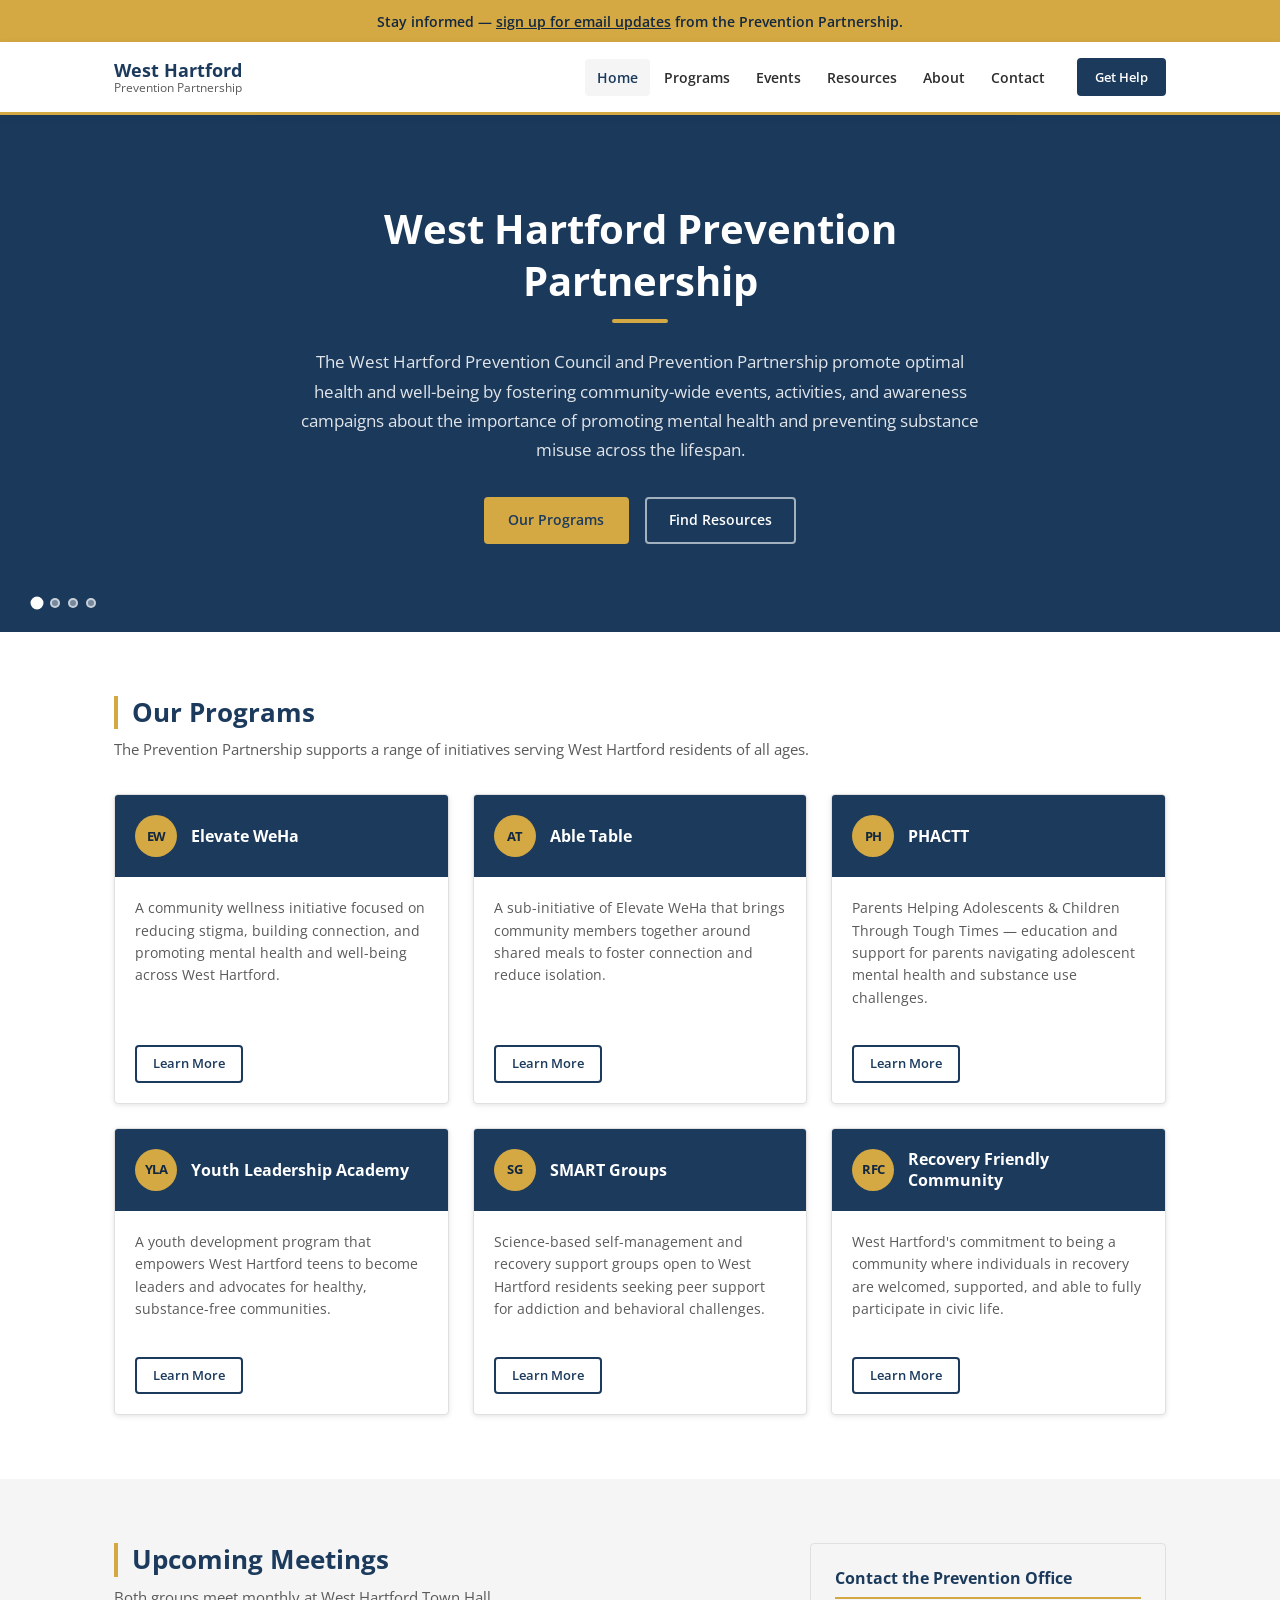
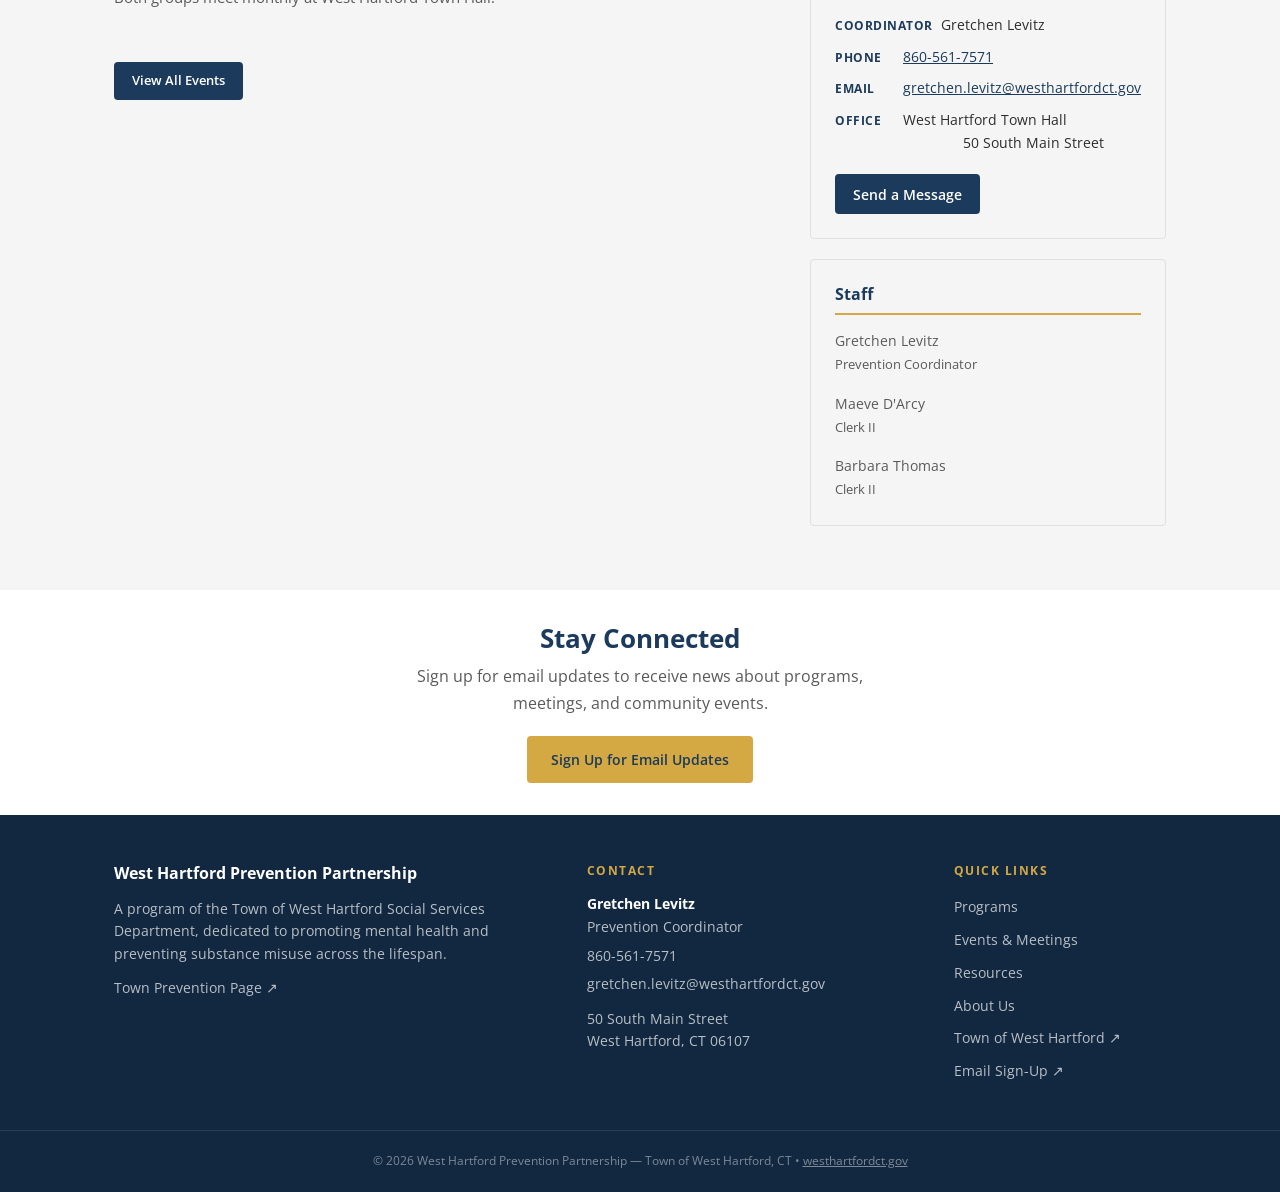
==== index.html @ 9e53534e "Add hero background slideshow with clickable dot navigation - Loads images from data/hero-images.jso" ====
<!DOCTYPE html>
<html lang="en">
<head>
  <meta charset="UTF-8" />
  <meta name="viewport" content="width=device-width, initial-scale=1.0" />
  <title>West Hartford Prevention Partnership</title>
  <meta name="description" content="The West Hartford Prevention Partnership promotes optimal health and well-being by fostering community-wide events, activities, and awareness campaigns about mental health and substance misuse prevention." />

  <!-- Open Graph -->
  <meta property="og:title" content="West Hartford Prevention Partnership" />
  <meta property="og:description" content="Promoting mental health and preventing substance misuse across the lifespan in West Hartford, CT." />
  <meta property="og:type" content="website" />
  <meta property="og:url" content="https://drewl727.github.io/WeHa-Prevention-Site-Demo/" />

  <!-- Favicon placeholder -->
  <link rel="icon" href="data:image/svg+xml,<svg xmlns='http://www.w3.org/2000/svg' viewBox='0 0 32 32'><rect width='32' height='32' rx='4' fill='%231B3A5C'/><text x='16' y='22' font-size='18' font-family='sans-serif' font-weight='bold' fill='%23D4A843' text-anchor='middle'>W</text></svg>" />

  <!-- Google Fonts -->
  <link rel="preconnect" href="https://fonts.googleapis.com" />
  <link rel="preconnect" href="https://fonts.gstatic.com" crossorigin />
  <link href="https://fonts.googleapis.com/css2?family=Open+Sans:wght@400;600;700&display=swap" rel="stylesheet" />

  <link rel="stylesheet" href="styles.css" />
</head>
<body>

  <!-- ANNOUNCEMENT BANNER (managed via CMS) -->
  <div id="announcement-banner" style="display:none; background: #1B3A5C; color: #fff; text-align: center; padding: 0.6rem 1.5rem; font-size: 0.875rem; font-weight: 600;"></div>

  <!-- EMAIL SIGN-UP BANNER -->
  <div class="email-banner">
    <p>Stay informed — <a href="https://lp.constantcontactpages.com/sl/iolsR2A" target="_blank" rel="noopener">sign up for email updates</a> from the Prevention Partnership.</p>
  </div>

  <!-- HEADER -->
  <header class="site-header">
    <div class="header-inner">
      <a href="index.html" class="site-logo">
        <span class="logo-main">West Hartford</span>
        <span class="logo-sub">Prevention Partnership</span>
      </a>
      <button class="nav-toggle" aria-label="Open navigation" aria-expanded="false">
        <span></span>
        <span></span>
        <span></span>
      </button>
      <nav class="site-nav" aria-label="Main navigation">
        <ul>
          <li><a href="index.html">Home</a></li>
          <li><a href="programs.html">Programs</a></li>
          <li><a href="events.html">Events</a></li>
          <li><a href="resources.html">Resources</a></li>
          <li><a href="about.html">About</a></li>
          <li><a href="contact.html">Contact</a></li>
        </ul>
        <div class="nav-actions">
          <a href="resources.html" class="btn btn-primary btn-sm">Get Help</a>
        </div>
      </nav>
    </div>
  </header>

  <main>

    <!-- HERO -->
    <section class="hero">
      <div class="hero-slides" id="hero-slides" aria-hidden="true"></div>
      <div class="hero-overlay" aria-hidden="true"></div>
      <div class="container">
        <h1>West Hartford Prevention Partnership</h1>
        <div class="hero-accent"></div>
        <p>The West Hartford Prevention Council and Prevention Partnership promote optimal health and well-being by fostering community-wide events, activities, and awareness campaigns about the importance of promoting mental health and preventing substance misuse across the lifespan.</p>
        <div class="hero-actions">
          <a href="programs.html" class="btn btn-accent">Our Programs</a>
          <a href="resources.html" class="btn btn-outline" style="border-color: rgba(255,255,255,0.6); color: #fff;">Find Resources</a>
        </div>
      </div>
    </section>

    <!-- PROGRAMS GRID -->
    <section class="section">
      <div class="container">
        <div class="section-header">
          <h2>Our Programs</h2>
          <p>The Prevention Partnership supports a range of initiatives serving West Hartford residents of all ages.</p>
        </div>
        <div class="card-grid">

          <div class="card">
            <div class="card-top">
              <div class="card-icon">EW</div>
              <h3>Elevate WeHa</h3>
            </div>
            <div class="card-body">
              <p>A community wellness initiative focused on reducing stigma, building connection, and promoting mental health and well-being across West Hartford.</p>
              <a href="programs.html#elevate" class="btn btn-outline btn-sm">Learn More</a>
            </div>
          </div>

          <div class="card">
            <div class="card-top">
              <div class="card-icon">AT</div>
              <h3>Able Table</h3>
            </div>
            <div class="card-body">
              <p>A sub-initiative of Elevate WeHa that brings community members together around shared meals to foster connection and reduce isolation.</p>
              <a href="programs.html#able-table" class="btn btn-outline btn-sm">Learn More</a>
            </div>
          </div>

          <div class="card">
            <div class="card-top">
              <div class="card-icon">PH</div>
              <h3>PHACTT</h3>
            </div>
            <div class="card-body">
              <p>Parents Helping Adolescents &amp; Children Through Tough Times — education and support for parents navigating adolescent mental health and substance use challenges.</p>
              <a href="programs.html#phactt" class="btn btn-outline btn-sm">Learn More</a>
            </div>
          </div>

          <div class="card">
            <div class="card-top">
              <div class="card-icon">YLA</div>
              <h3>Youth Leadership Academy</h3>
            </div>
            <div class="card-body">
              <p>A youth development program that empowers West Hartford teens to become leaders and advocates for healthy, substance-free communities.</p>
              <a href="programs.html#yla" class="btn btn-outline btn-sm">Learn More</a>
            </div>
          </div>

          <div class="card">
            <div class="card-top">
              <div class="card-icon">SG</div>
              <h3>SMART Groups</h3>
            </div>
            <div class="card-body">
              <p>Science-based self-management and recovery support groups open to West Hartford residents seeking peer support for addiction and behavioral challenges.</p>
              <a href="programs.html#smart" class="btn btn-outline btn-sm">Learn More</a>
            </div>
          </div>

          <div class="card">
            <div class="card-top">
              <div class="card-icon">RFC</div>
              <h3>Recovery Friendly Community</h3>
            </div>
            <div class="card-body">
              <p>West Hartford's commitment to being a community where individuals in recovery are welcomed, supported, and able to fully participate in civic life.</p>
              <a href="programs.html#recovery" class="btn btn-outline btn-sm">Learn More</a>
            </div>
          </div>

        </div>
      </div>
    </section>

    <!-- UPCOMING EVENTS -->
    <section class="section section-alt">
      <div class="container">
        <div class="two-col">
          <div>
            <div class="section-header">
              <h2>Upcoming Meetings</h2>
              <p>Both groups meet monthly at West Hartford Town Hall.</p>
            </div>
            <!-- Events loaded dynamically from data/events.json -->
            <div id="home-events" class="event-list"></div>
            <p style="margin-top: 1.25rem;">
              <a href="events.html" class="btn btn-primary btn-sm">View All Events</a>
            </p>
          </div>

          <!-- CONTACT SIDEBAR -->
          <div>
            <div class="info-box">
              <h3>Contact the Prevention Office</h3>
              <div class="contact-line"><strong>Coordinator</strong> Gretchen Levitz</div>
              <div class="contact-line"><strong>Phone</strong> <a href="tel:8605617571">860-561-7571</a></div>
              <div class="contact-line"><strong>Email</strong> <a href="mailto:gretchen.levitz@westhartfordct.gov">gretchen.levitz@westhartfordct.gov</a></div>
              <div class="contact-line"><strong>Office</strong> West Hartford Town Hall<br>&nbsp;&nbsp;&nbsp;&nbsp;&nbsp;&nbsp;&nbsp;&nbsp;&nbsp;&nbsp;&nbsp;&nbsp;&nbsp;&nbsp;&nbsp;50 South Main Street</div>
              <p style="margin-top: 1.25rem; font-size: 0.85rem;">
                <a href="contact.html" class="btn btn-primary btn-sm">Send a Message</a>
              </p>
            </div>

            <div class="info-box" style="margin-top: 1.25rem;">
              <h3>Staff</h3>
              <p>Gretchen Levitz<br><span style="font-size: 0.82rem; color: #5a5a5a;">Prevention Coordinator</span></p>
              <p>Maeve D'Arcy<br><span style="font-size: 0.82rem; color: #5a5a5a;">Clerk II</span></p>
              <p>Barbara Thomas<br><span style="font-size: 0.82rem; color: #5a5a5a;">Clerk II</span></p>
            </div>
          </div>
        </div>
      </div>
    </section>

    <!-- EMAIL SIGN-UP CALLOUT -->
    <section class="section" style="padding: 2rem 0;">
      <div class="container" style="text-align: center;">
        <h2 style="margin-bottom: 0.5rem;">Stay Connected</h2>
        <p style="color: var(--text-light); max-width: 500px; margin: 0 auto 1.25rem;">Sign up for email updates to receive news about programs, meetings, and community events.</p>
        <a href="https://lp.constantcontactpages.com/sl/iolsR2A" target="_blank" rel="noopener" class="btn btn-accent">Sign Up for Email Updates</a>
      </div>
    </section>

  </main>

  <!-- FOOTER -->
  <footer class="site-footer">
    <div class="footer-inner">
      <div class="footer-col">
        <h3>West Hartford Prevention Partnership</h3>
        <p>A program of the Town of West Hartford Social Services Department, dedicated to promoting mental health and preventing substance misuse across the lifespan.</p>
        <p style="margin-top: 0.75rem;"><a href="https://www.westhartfordct.gov/town-departments/social-services/prevention" target="_blank" rel="noopener">Town Prevention Page &#8599;</a></p>
      </div>
      <div class="footer-col">
        <h4>Contact</h4>
        <p><strong style="color: #fff;">Gretchen Levitz</strong><br>Prevention Coordinator</p>
        <p><a href="tel:8605617571">860-561-7571</a></p>
        <p><a href="mailto:gretchen.levitz@westhartfordct.gov">gretchen.levitz@westhartfordct.gov</a></p>
        <p style="margin-top: 0.75rem;">50 South Main Street<br>West Hartford, CT 06107</p>
      </div>
      <div class="footer-col">
        <h4>Quick Links</h4>
        <ul>
          <li><a href="programs.html">Programs</a></li>
          <li><a href="events.html">Events &amp; Meetings</a></li>
          <li><a href="resources.html">Resources</a></li>
          <li><a href="about.html">About Us</a></li>
          <li><a href="https://www.westhartfordct.gov" target="_blank" rel="noopener">Town of West Hartford &#8599;</a></li>
          <li><a href="https://lp.constantcontactpages.com/sl/iolsR2A" target="_blank" rel="noopener">Email Sign-Up &#8599;</a></li>
        </ul>
      </div>
    </div>
    <div class="footer-bottom">
      <p>&copy; 2026 West Hartford Prevention Partnership &mdash; Town of West Hartford, CT &bull; <a href="https://www.westhartfordct.gov" target="_blank" rel="noopener">westhartfordct.gov</a></p>
    </div>
  </footer>

  <script src="script.js"></script>
  <script>loadEvents('home-events', 3);</script>
</body>
</html>
---- styles.css ----
/* =============================================
   West Hartford Prevention Partnership
   styles.css — Single stylesheet for all pages
   ============================================= */

:root {
  --navy: #1B3A5C;
  --navy-dark: #122840;
  --navy-light: #2a5280;
  --white: #FFFFFF;
  --gold: #D4A843;
  --gold-dark: #b8902d;
  --gray-light: #F5F5F5;
  --gray-mid: #e0e0e0;
  --text: #2d2d2d;
  --text-light: #5a5a5a;
  --font: 'Open Sans', -apple-system, BlinkMacSystemFont, 'Segoe UI', sans-serif;
  --max-width: 1100px;
  --radius: 4px;
  --shadow: 0 1px 4px rgba(0,0,0,0.08), 0 2px 8px rgba(0,0,0,0.04);
  --shadow-hover: 0 4px 16px rgba(0,0,0,0.12);
}

/* =============================================
   RESET & BASE
   ============================================= */
*, *::before, *::after {
  box-sizing: border-box;
  margin: 0;
  padding: 0;
}

html {
  font-size: 16px;
  scroll-behavior: smooth;
}

body {
  font-family: var(--font);
  color: var(--text);
  line-height: 1.65;
  background: var(--white);
  -webkit-font-smoothing: antialiased;
}

img { max-width: 100%; height: auto; display: block; }

a { color: var(--navy); }
a:hover { color: var(--gold-dark); }

ul { list-style: none; }

p { margin-bottom: 1rem; }
p:last-child { margin-bottom: 0; }

/* =============================================
   TYPOGRAPHY
   ============================================= */
h1, h2, h3, h4, h5, h6 {
  color: var(--navy);
  font-weight: 700;
  line-height: 1.3;
}
h1 { font-size: 2rem; }
h2 { font-size: 1.6rem; }
h3 { font-size: 1.2rem; }
h4 { font-size: 1rem; }

/* =============================================
   LAYOUT UTILITIES
   ============================================= */
.container {
  max-width: var(--max-width);
  margin: 0 auto;
  padding: 0 1.5rem;
}

.section {
  padding: 3.5rem 0;
}

.section-alt {
  background: var(--gray-light);
}

.section-header {
  margin-bottom: 2rem;
}

.section-header h2 {
  border-left: 4px solid var(--gold);
  padding-left: 0.875rem;
}

.section-header p {
  margin-top: 0.5rem;
  color: var(--text-light);
  font-size: 0.95rem;
}

.two-col {
  display: grid;
  grid-template-columns: 1fr;
  gap: 2.5rem;
}

/* =============================================
   BUTTONS
   ============================================= */
.btn {
  display: inline-block;
  padding: 0.6rem 1.4rem;
  border-radius: var(--radius);
  font-weight: 600;
  font-size: 0.9rem;
  font-family: var(--font);
  text-decoration: none;
  cursor: pointer;
  border: 2px solid transparent;
  transition: background 0.2s, color 0.2s, border-color 0.2s;
}

.btn-primary {
  background: var(--navy);
  color: var(--white);
  border-color: var(--navy);
}
.btn-primary:hover {
  background: var(--navy-dark);
  border-color: var(--navy-dark);
  color: var(--white);
}

.btn-accent {
  background: var(--gold);
  color: var(--navy);
  border-color: var(--gold);
}
.btn-accent:hover {
  background: var(--gold-dark);
  border-color: var(--gold-dark);
  color: var(--navy);
}

.btn-outline {
  background: transparent;
  color: var(--navy);
  border-color: var(--navy);
}
.btn-outline:hover {
  background: var(--navy);
  color: var(--white);
}

.btn-sm {
  padding: 0.4rem 1rem;
  font-size: 0.8rem;
}

/* =============================================
   SITE HEADER
   ============================================= */
.site-header {
  background: var(--white);
  border-bottom: 3px solid var(--gold);
  position: sticky;
  top: 0;
  z-index: 1000;
  box-shadow: 0 2px 8px rgba(0,0,0,0.07);
}

.header-inner {
  max-width: var(--max-width);
  margin: 0 auto;
  padding: 0 1.5rem;
  display: flex;
  align-items: center;
  justify-content: space-between;
  height: 70px;
}

.site-logo {
  text-decoration: none;
  display: flex;
  flex-direction: column;
  line-height: 1.2;
}

.logo-main {
  font-size: 1.15rem;
  font-weight: 700;
  color: var(--navy);
}

.logo-sub {
  font-size: 0.78rem;
  color: var(--text-light);
  font-weight: 400;
}

.site-nav {
  display: flex;
  align-items: center;
  gap: 0.5rem;
}

.site-nav ul {
  display: flex;
  align-items: center;
  gap: 0.125rem;
}

.site-nav ul a {
  display: block;
  text-decoration: none;
  color: var(--text);
  font-weight: 600;
  font-size: 0.875rem;
  padding: 0.45rem 0.75rem;
  border-radius: var(--radius);
  transition: color 0.15s, background 0.15s;
  white-space: nowrap;
}

.site-nav ul a:hover,
.site-nav ul a.active {
  color: var(--navy);
  background: var(--gray-light);
}

.nav-actions {
  display: flex;
  align-items: center;
  margin-left: 0.75rem;
}

/* =============================================
   HAMBURGER
   ============================================= */
.nav-toggle {
  display: none;
  flex-direction: column;
  gap: 5px;
  background: none;
  border: none;
  cursor: pointer;
  padding: 8px;
  z-index: 1001;
}

.nav-toggle span {
  display: block;
  width: 24px;
  height: 2px;
  background: var(--navy);
  border-radius: 2px;
  transition: transform 0.3s ease, opacity 0.3s ease;
}

.nav-toggle.active span:nth-child(1) {
  transform: translateY(7px) rotate(45deg);
}
.nav-toggle.active span:nth-child(2) {
  opacity: 0;
  transform: scaleX(0);
}
.nav-toggle.active span:nth-child(3) {
  transform: translateY(-7px) rotate(-45deg);
}

/* =============================================
   EMAIL BANNER
   ============================================= */
.email-banner {
  background: var(--gold);
  padding: 0.6rem 1.5rem;
  text-align: center;
}

.email-banner p {
  margin: 0;
  font-size: 0.875rem;
  color: var(--navy-dark);
  font-weight: 600;
}

.email-banner a {
  color: var(--navy-dark);
  text-decoration: underline;
}

.email-banner a:hover {
  color: var(--navy);
}

/* =============================================
   HERO (Home Page)
   ============================================= */
.hero {
  background: var(--navy);
  color: var(--white);
  padding: 4.5rem 0;
  text-align: center;
  position: relative;
  overflow: hidden;
}

.hero-slides {
  position: absolute;
  inset: 0;
  z-index: 0;
}

.hero-slide {
  position: absolute;
  inset: 0;
  background-size: cover;
  background-position: center;
  background-repeat: no-repeat;
  transform: translateX(100%);
  transition: transform 0.75s cubic-bezier(0.4, 0, 0.2, 1);
  will-change: transform;
}

.hero-slide.active {
  transform: translateX(0);
}

.hero-slide.slide-left {
  transform: translateX(-100%);
}

.hero-slide.slide-right {
  transform: translateX(100%);
}

.hero-overlay {
  position: absolute;
  inset: 0;
  background: rgba(27, 58, 92, 0.68);
  z-index: 1;
  pointer-events: none;
}

.hero-dots {
  position: absolute;
  bottom: 1.5rem;
  left: 2rem;
  display: flex;
  gap: 0.5rem;
  z-index: 3;
}

.hero-dot {
  width: 10px;
  height: 10px;
  border-radius: 50%;
  background: rgba(255, 255, 255, 0.4);
  border: 2px solid rgba(255, 255, 255, 0.6);
  cursor: pointer;
  padding: 0;
  transition: background 0.3s, transform 0.3s;
}

.hero-dot.active {
  background: #fff;
  border-color: #fff;
  transform: scale(1.3);
}

.hero-dot:hover:not(.active) {
  background: rgba(255, 255, 255, 0.7);
}

.hero > .container {
  position: relative;
  z-index: 2;
}

.hero h1 {
  color: var(--white);
  font-size: 2.25rem;
  margin-bottom: 0.75rem;
  max-width: 700px;
  margin-left: auto;
  margin-right: auto;
}

.hero-accent {
  width: 56px;
  height: 4px;
  background: var(--gold);
  margin: 0 auto 1.5rem;
  border-radius: 2px;
}

.hero p {
  color: rgba(255,255,255,0.87);
  max-width: 680px;
  margin: 0 auto 2rem;
  font-size: 1.05rem;
  line-height: 1.75;
}

.hero-actions {
  display: flex;
  gap: 1rem;
  justify-content: center;
  flex-wrap: wrap;
}

/* =============================================
   PAGE HERO (Inner Pages)
   ============================================= */
.page-hero {
  background: var(--navy);
  padding: 2.5rem 0;
}

.page-hero h1 {
  color: var(--white);
  font-size: 1.75rem;
}

.page-hero p {
  color: rgba(255,255,255,0.78);
  margin-top: 0.4rem;
  font-size: 0.95rem;
}

.page-hero .breadcrumb {
  margin-bottom: 0.5rem;
  font-size: 0.82rem;
  color: rgba(255,255,255,0.55);
}

.page-hero .breadcrumb a {
  color: rgba(255,255,255,0.55);
  text-decoration: none;
}

.page-hero .breadcrumb a:hover {
  color: var(--gold);
}

.page-hero .breadcrumb span {
  margin: 0 0.35rem;
}

/* =============================================
   PROGRAM CARDS (Home Page)
   ============================================= */
.card-grid {
  display: grid;
  grid-template-columns: repeat(auto-fill, minmax(290px, 1fr));
  gap: 1.5rem;
}

.card {
  background: var(--white);
  border-radius: var(--radius);
  box-shadow: var(--shadow);
  overflow: hidden;
  display: flex;
  flex-direction: column;
  border: 1px solid var(--gray-mid);
  transition: box-shadow 0.2s, transform 0.2s;
}

.card:hover {
  box-shadow: var(--shadow-hover);
  transform: translateY(-2px);
}

.card-top {
  background: var(--navy);
  padding: 1.25rem;
  display: flex;
  align-items: center;
  gap: 0.875rem;
}

.card-icon {
  width: 42px;
  height: 42px;
  border-radius: 50%;
  background: var(--gold);
  display: flex;
  align-items: center;
  justify-content: center;
  font-size: 0.8rem;
  font-weight: 700;
  color: var(--navy-dark);
  flex-shrink: 0;
  letter-spacing: -0.5px;
}

.card-top h3 {
  color: var(--white);
  font-size: 1rem;
  line-height: 1.3;
}

.card-body {
  padding: 1.25rem;
  flex: 1;
  display: flex;
  flex-direction: column;
}

.card-body p {
  color: var(--text-light);
  font-size: 0.875rem;
  flex: 1;
  line-height: 1.6;
}

.card-body .btn {
  margin-top: 1.25rem;
  align-self: flex-start;
}

/* =============================================
   EVENTS LIST
   ============================================= */
.event-list {
  display: flex;
  flex-direction: column;
  gap: 1rem;
}

.event-item {
  background: var(--white);
  border-left: 4px solid var(--gold);
  border-radius: 0 var(--radius) var(--radius) 0;
  padding: 1.25rem 1.5rem;
  box-shadow: var(--shadow);
  display: flex;
  gap: 1.5rem;
  align-items: flex-start;
  border: 1px solid var(--gray-mid);
  border-left: 4px solid var(--gold);
}

.event-date {
  text-align: center;
  min-width: 56px;
  background: var(--navy);
  color: var(--white);
  border-radius: var(--radius);
  padding: 0.5rem 0.4rem;
  flex-shrink: 0;
}

.event-date .month {
  font-size: 0.65rem;
  text-transform: uppercase;
  letter-spacing: 1.5px;
  opacity: 0.8;
  display: block;
}

.event-date .day {
  font-size: 1.6rem;
  font-weight: 700;
  line-height: 1;
  display: block;
}

.event-info h4 {
  color: var(--navy);
  font-size: 1rem;
  margin-bottom: 0.2rem;
}

.event-info p {
  color: var(--text-light);
  font-size: 0.875rem;
  margin: 0;
}

.event-meta {
  margin-top: 0.4rem;
  font-size: 0.82rem;
  color: var(--text-light);
  display: flex;
  flex-wrap: wrap;
  gap: 0.5rem 1.25rem;
}

.event-meta span::before {
  margin-right: 0.3rem;
}

/* =============================================
   STAFF CARDS
   ============================================= */
.staff-grid {
  display: grid;
  grid-template-columns: repeat(auto-fill, minmax(220px, 1fr));
  gap: 1.25rem;
}

.staff-card {
  background: var(--white);
  border-radius: var(--radius);
  padding: 1.5rem 1.25rem;
  box-shadow: var(--shadow);
  text-align: center;
  border: 1px solid var(--gray-mid);
}

.staff-avatar {
  width: 64px;
  height: 64px;
  border-radius: 50%;
  background: var(--navy);
  display: flex;
  align-items: center;
  justify-content: center;
  font-size: 1.35rem;
  font-weight: 700;
  color: var(--white);
  margin: 0 auto 1rem;
}

.staff-card h4 {
  font-size: 0.95rem;
  margin-bottom: 0.2rem;
}

.staff-card .title {
  font-size: 0.82rem;
  color: var(--text-light);
  margin-bottom: 0.4rem;
}

.staff-card a {
  font-size: 0.82rem;
}

/* =============================================
   CONTACT SIDEBAR / INFO BOX
   ============================================= */
.info-box {
  background: var(--gray-light);
  border: 1px solid var(--gray-mid);
  border-radius: var(--radius);
  padding: 1.5rem;
}

.info-box h3 {
  font-size: 1rem;
  margin-bottom: 0.875rem;
  padding-bottom: 0.5rem;
  border-bottom: 2px solid var(--gold);
}

.info-box p {
  font-size: 0.875rem;
  color: var(--text-light);
}

.info-box a {
  font-size: 0.875rem;
}

.info-box .contact-line {
  display: flex;
  align-items: baseline;
  gap: 0.5rem;
  margin-bottom: 0.5rem;
  font-size: 0.875rem;
  color: var(--text);
}

.info-box .contact-line strong {
  color: var(--navy);
  min-width: 60px;
  font-size: 0.78rem;
  text-transform: uppercase;
  letter-spacing: 0.5px;
}

/* =============================================
   PROGRAMS PAGE — PROGRAM SECTIONS
   ============================================= */
.program-entry {
  background: var(--white);
  border-radius: var(--radius);
  box-shadow: var(--shadow);
  overflow: hidden;
  margin-bottom: 2rem;
  border: 1px solid var(--gray-mid);
}

.program-entry-header {
  background: var(--navy);
  padding: 1.4rem 1.75rem;
  display: flex;
  align-items: flex-start;
  gap: 1rem;
}

.prog-num {
  width: 44px;
  height: 44px;
  border-radius: 50%;
  background: var(--gold);
  display: flex;
  align-items: center;
  justify-content: center;
  font-weight: 700;
  color: var(--navy-dark);
  font-size: 0.85rem;
  flex-shrink: 0;
  letter-spacing: -0.5px;
  margin-top: 0.1rem;
}

.program-entry-header-text h2 {
  color: var(--white);
  font-size: 1.25rem;
  margin-bottom: 0.25rem;
}

.program-entry-header-text .program-tagline {
  color: rgba(255,255,255,0.72);
  font-size: 0.85rem;
  margin: 0;
}

.program-entry-body {
  padding: 1.75rem;
}

.program-entry-body h4 {
  margin-top: 1.25rem;
  margin-bottom: 0.4rem;
  font-size: 0.9rem;
  text-transform: uppercase;
  letter-spacing: 0.5px;
  color: var(--gold-dark);
}

.program-entry-body ul {
  list-style: disc;
  padding-left: 1.5rem;
  color: var(--text-light);
  font-size: 0.9rem;
}

.program-entry-body ul li {
  margin-bottom: 0.3rem;
}

.sub-program {
  background: var(--gray-light);
  border-left: 4px solid var(--gold);
  border-radius: 0 var(--radius) var(--radius) 0;
  padding: 1.25rem 1.5rem;
  margin-top: 1.25rem;
}

.sub-program h3 {
  font-size: 1.05rem;
  margin-bottom: 0.5rem;
}

/* =============================================
   RESOURCES PAGE
   ============================================= */
.crisis-box {
  background: #fffbf0;
  border: 2px solid var(--gold);
  border-radius: var(--radius);
  padding: 1.5rem 1.75rem;
  margin-bottom: 2.5rem;
}

.crisis-box-header {
  display: flex;
  align-items: center;
  gap: 0.75rem;
  margin-bottom: 1.25rem;
}

.crisis-indicator {
  width: 12px;
  height: 12px;
  border-radius: 50%;
  background: #c0392b;
  flex-shrink: 0;
}

.crisis-box-header h2 {
  font-size: 1.2rem;
  color: #7a3e00;
}

.crisis-list {
  display: grid;
  grid-template-columns: repeat(auto-fill, minmax(240px, 1fr));
  gap: 0.875rem;
}

.crisis-item {
  background: var(--white);
  border-radius: var(--radius);
  padding: 0.875rem 1rem;
  border-left: 4px solid #c0392b;
  box-shadow: var(--shadow);
}

.crisis-item .crisis-name {
  font-weight: 700;
  font-size: 0.9rem;
  color: var(--navy);
  display: block;
  margin-bottom: 0.2rem;
}

.crisis-item .crisis-phone {
  font-size: 1.1rem;
  font-weight: 700;
  color: #c0392b;
  display: block;
  margin-bottom: 0.2rem;
  text-decoration: none;
}

.crisis-item .crisis-phone:hover {
  color: #922b21;
}

.crisis-item .crisis-desc {
  font-size: 0.8rem;
  color: var(--text-light);
}

.resource-category {
  margin-bottom: 2.5rem;
}

.resource-category h3 {
  font-size: 1.1rem;
  padding-bottom: 0.5rem;
  border-bottom: 2px solid var(--gold);
  margin-bottom: 1.1rem;
  color: var(--navy);
}

.resource-items {
  display: flex;
  flex-direction: column;
  gap: 0.75rem;
}

.resource-item {
  background: var(--white);
  border-radius: var(--radius);
  padding: 1rem 1.25rem;
  box-shadow: var(--shadow);
  border: 1px solid var(--gray-mid);
  display: flex;
  gap: 1rem;
  align-items: flex-start;
}

.resource-icon {
  width: 36px;
  height: 36px;
  border-radius: var(--radius);
  background: var(--navy);
  color: var(--white);
  display: flex;
  align-items: center;
  justify-content: center;
  font-size: 0.72rem;
  font-weight: 700;
  flex-shrink: 0;
  letter-spacing: -0.5px;
}

.resource-content .resource-name {
  font-weight: 700;
  font-size: 0.9rem;
  color: var(--navy);
  display: block;
  margin-bottom: 0.2rem;
}

.resource-content p {
  font-size: 0.85rem;
  color: var(--text-light);
  margin: 0 0 0.25rem;
}

.resource-content a {
  font-size: 0.85rem;
}

/* =============================================
   CONTACT PAGE
   ============================================= */
.contact-form {
  background: var(--white);
  padding: 2rem;
  border-radius: var(--radius);
  box-shadow: var(--shadow);
  border: 1px solid var(--gray-mid);
}

.form-group {
  margin-bottom: 1.25rem;
}

.form-group label {
  display: block;
  font-weight: 600;
  font-size: 0.875rem;
  color: var(--navy);
  margin-bottom: 0.4rem;
}

.form-group input,
.form-group textarea,
.form-group select {
  width: 100%;
  padding: 0.625rem 0.875rem;
  border: 1px solid var(--gray-mid);
  border-radius: var(--radius);
  font-family: var(--font);
  font-size: 0.9rem;
  color: var(--text);
  background: var(--white);
  transition: border-color 0.2s, box-shadow 0.2s;
}

.form-group input:focus,
.form-group textarea:focus {
  outline: none;
  border-color: var(--navy);
  box-shadow: 0 0 0 3px rgba(27,58,92,0.1);
}

.form-group textarea {
  min-height: 140px;
  resize: vertical;
}

.map-wrapper {
  border-radius: var(--radius);
  overflow: hidden;
  box-shadow: var(--shadow);
  border: 1px solid var(--gray-mid);
}

.map-wrapper iframe {
  display: block;
  width: 100%;
}

/* =============================================
   ABOUT PAGE
   ============================================= */
.meeting-table-wrap {
  overflow-x: auto;
}

.meeting-table {
  width: 100%;
  border-collapse: collapse;
  font-size: 0.9rem;
}

.meeting-table th {
  background: var(--navy);
  color: var(--white);
  padding: 0.75rem 1rem;
  text-align: left;
  font-size: 0.8rem;
  text-transform: uppercase;
  letter-spacing: 0.5px;
  font-weight: 600;
}

.meeting-table td {
  padding: 0.75rem 1rem;
  border-bottom: 1px solid var(--gray-mid);
  vertical-align: top;
}

.meeting-table tbody tr:nth-child(even) td {
  background: var(--gray-light);
}

.notice {
  background: #e8f0f8;
  border-left: 4px solid var(--navy);
  border-radius: 0 var(--radius) var(--radius) 0;
  padding: 0.875rem 1.25rem;
  font-size: 0.875rem;
  color: var(--navy);
  margin-bottom: 1.5rem;
}

.notice a {
  color: var(--navy);
  font-weight: 600;
}

/* =============================================
   EVENTS PAGE
   ============================================= */
.photo-grid {
  display: grid;
  grid-template-columns: repeat(auto-fill, minmax(200px, 1fr));
  gap: 1rem;
}

.photo-placeholder {
  background: var(--navy-light);
  aspect-ratio: 4/3;
  border-radius: var(--radius);
  display: flex;
  align-items: center;
  justify-content: center;
  color: rgba(255,255,255,0.35);
  font-size: 0.78rem;
  font-style: italic;
}

/* =============================================
   SITE FOOTER
   ============================================= */
.site-footer {
  background: var(--navy-dark);
  color: rgba(255,255,255,0.78);
}

.footer-inner {
  max-width: var(--max-width);
  margin: 0 auto;
  padding: 3rem 1.5rem 2.5rem;
  display: grid;
  grid-template-columns: 2fr 1.5fr 1fr;
  gap: 3rem;
}

.footer-col h3 {
  color: var(--white);
  font-size: 1rem;
  margin-bottom: 0.875rem;
}

.footer-col h4 {
  color: var(--gold);
  font-size: 0.78rem;
  text-transform: uppercase;
  letter-spacing: 1.5px;
  margin-bottom: 0.875rem;
}

.footer-col p {
  font-size: 0.85rem;
  color: rgba(255,255,255,0.7);
  margin-bottom: 0.4rem;
}

.footer-col a {
  color: rgba(255,255,255,0.7);
  text-decoration: none;
  font-size: 0.85rem;
  transition: color 0.15s;
}

.footer-col a:hover {
  color: var(--gold);
}

.footer-col ul li {
  margin-bottom: 0.4rem;
}

.footer-bottom {
  border-top: 1px solid rgba(255,255,255,0.1);
  text-align: center;
  padding: 1.25rem;
  font-size: 0.78rem;
  color: rgba(255,255,255,0.45);
}

.footer-bottom a {
  color: rgba(255,255,255,0.45);
}

/* =============================================
   RESPONSIVE — MOBILE (max 768px)
   ============================================= */
@media (max-width: 768px) {
  /* Typography */
  h1 { font-size: 1.6rem; }
  h2 { font-size: 1.35rem; }

  /* Hamburger */
  .nav-toggle {
    display: flex;
  }

  /* Mobile Nav */
  .site-nav {
    display: none;
    position: fixed;
    top: 70px;
    left: 0;
    right: 0;
    background: var(--white);
    border-top: 1px solid var(--gray-mid);
    padding: 1rem 1.5rem 1.5rem;
    box-shadow: 0 8px 24px rgba(0,0,0,0.12);
    flex-direction: column;
    align-items: stretch;
    gap: 0;
  }

  .site-nav.open {
    display: flex;
  }

  .site-nav ul {
    flex-direction: column;
    gap: 0;
  }

  .site-nav ul li {
    border-bottom: 1px solid var(--gray-mid);
  }

  .site-nav ul li:last-child {
    border-bottom: none;
  }

  .site-nav ul a {
    padding: 0.8rem 0.5rem;
    border-radius: 0;
    font-size: 0.95rem;
  }

  .nav-actions {
    margin-left: 0;
    margin-top: 1rem;
  }

  .nav-actions .btn {
    width: 100%;
    text-align: center;
  }

  /* Hero */
  .hero {
    padding: 3rem 0;
  }

  .hero h1 {
    font-size: 1.65rem;
  }

  .hero p {
    font-size: 0.95rem;
  }

  /* Page Hero */
  .page-hero {
    padding: 2rem 0;
  }

  .page-hero h1 {
    font-size: 1.5rem;
  }

  /* Event item */
  .event-item {
    flex-direction: column;
    gap: 0.875rem;
  }

  .event-date {
    display: flex;
    flex-direction: row;
    align-items: center;
    gap: 0.5rem;
    padding: 0.4rem 0.75rem;
    align-self: flex-start;
  }

  .event-date .day {
    font-size: 1.25rem;
  }

  /* Footer */
  .footer-inner {
    grid-template-columns: 1fr;
    gap: 2rem;
  }

  /* Sections */
  .section {
    padding: 2.5rem 0;
  }

  /* Crisis list */
  .crisis-list {
    grid-template-columns: 1fr;
  }

  /* Program header */
  .program-entry-header {
    flex-direction: column;
    gap: 0.75rem;
  }
}

/* =============================================
   RESPONSIVE — TABLET & UP (min 769px)
   ============================================= */
@media (min-width: 769px) {
  .hero {
    padding: 5.5rem 0;
  }

  .hero h1 {
    font-size: 2.5rem;
  }

  .two-col {
    grid-template-columns: 2fr 1fr;
  }

  .section {
    padding: 4rem 0;
  }
}
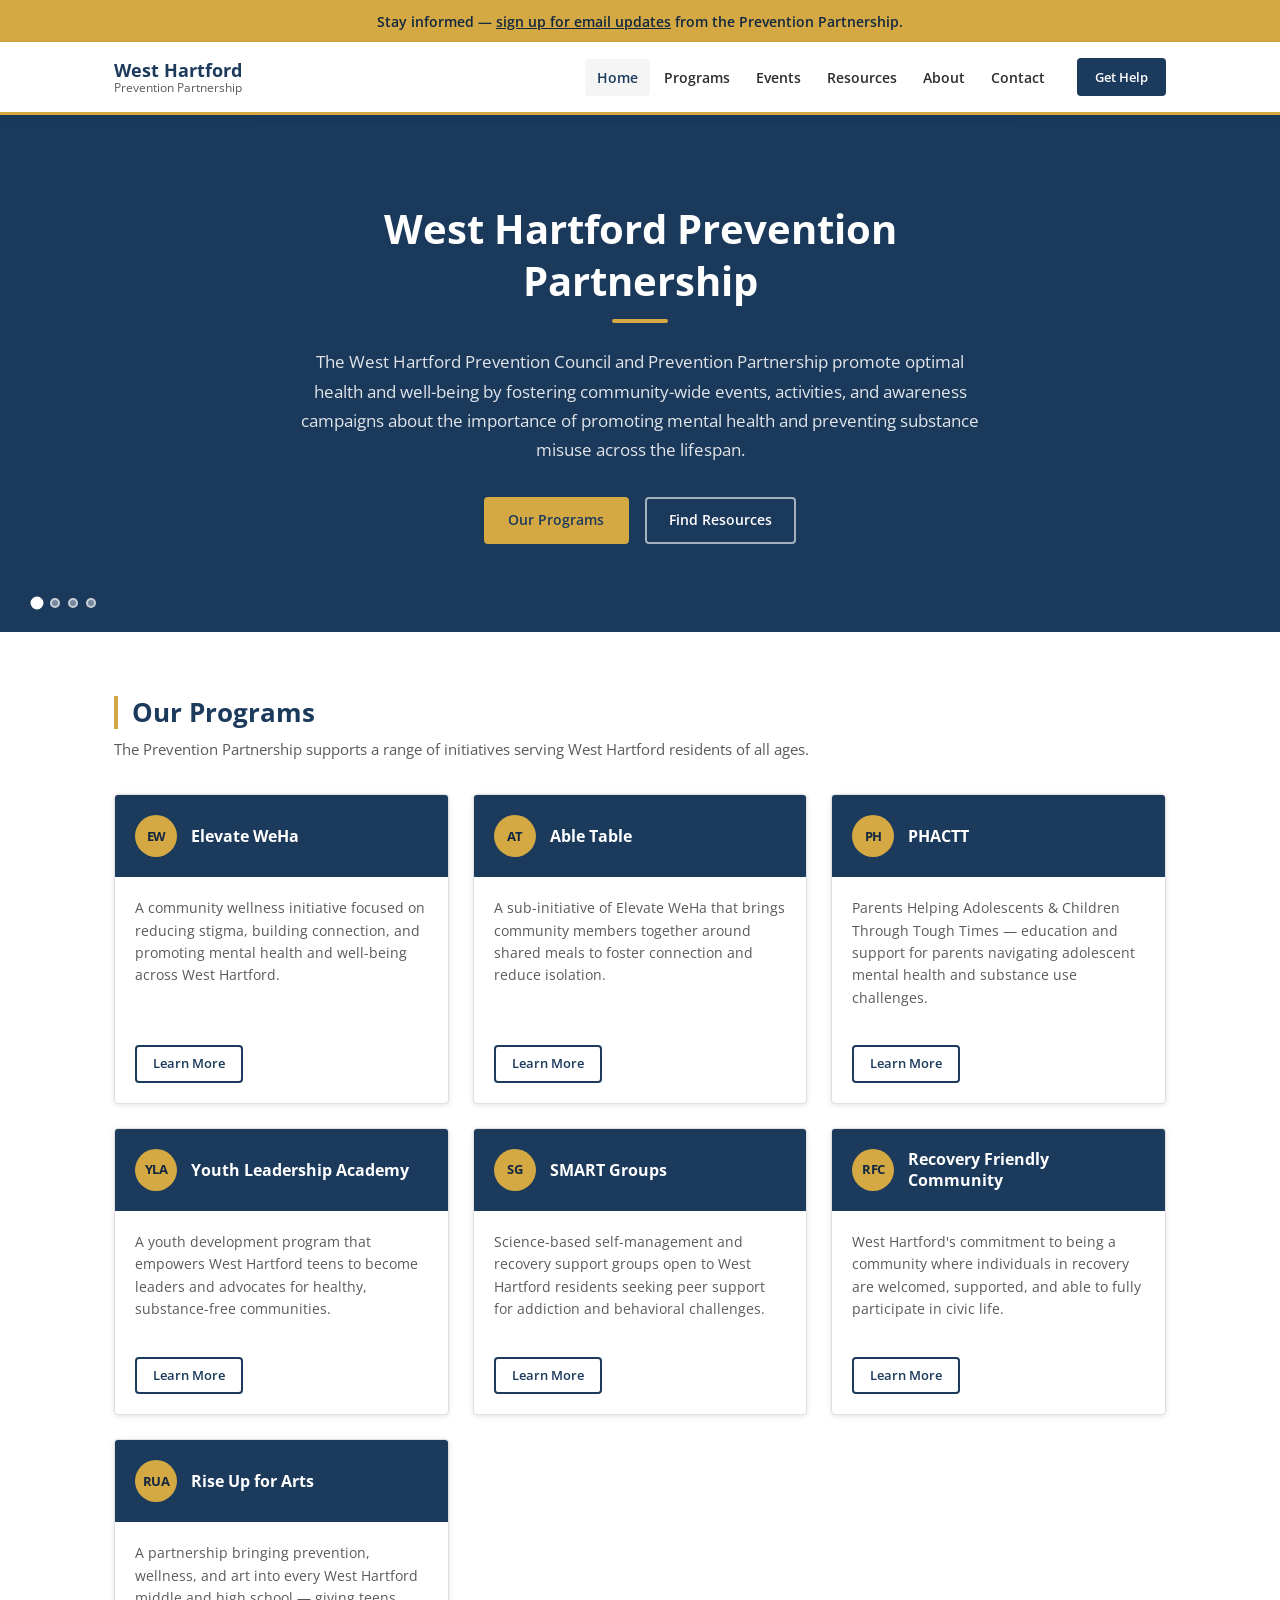
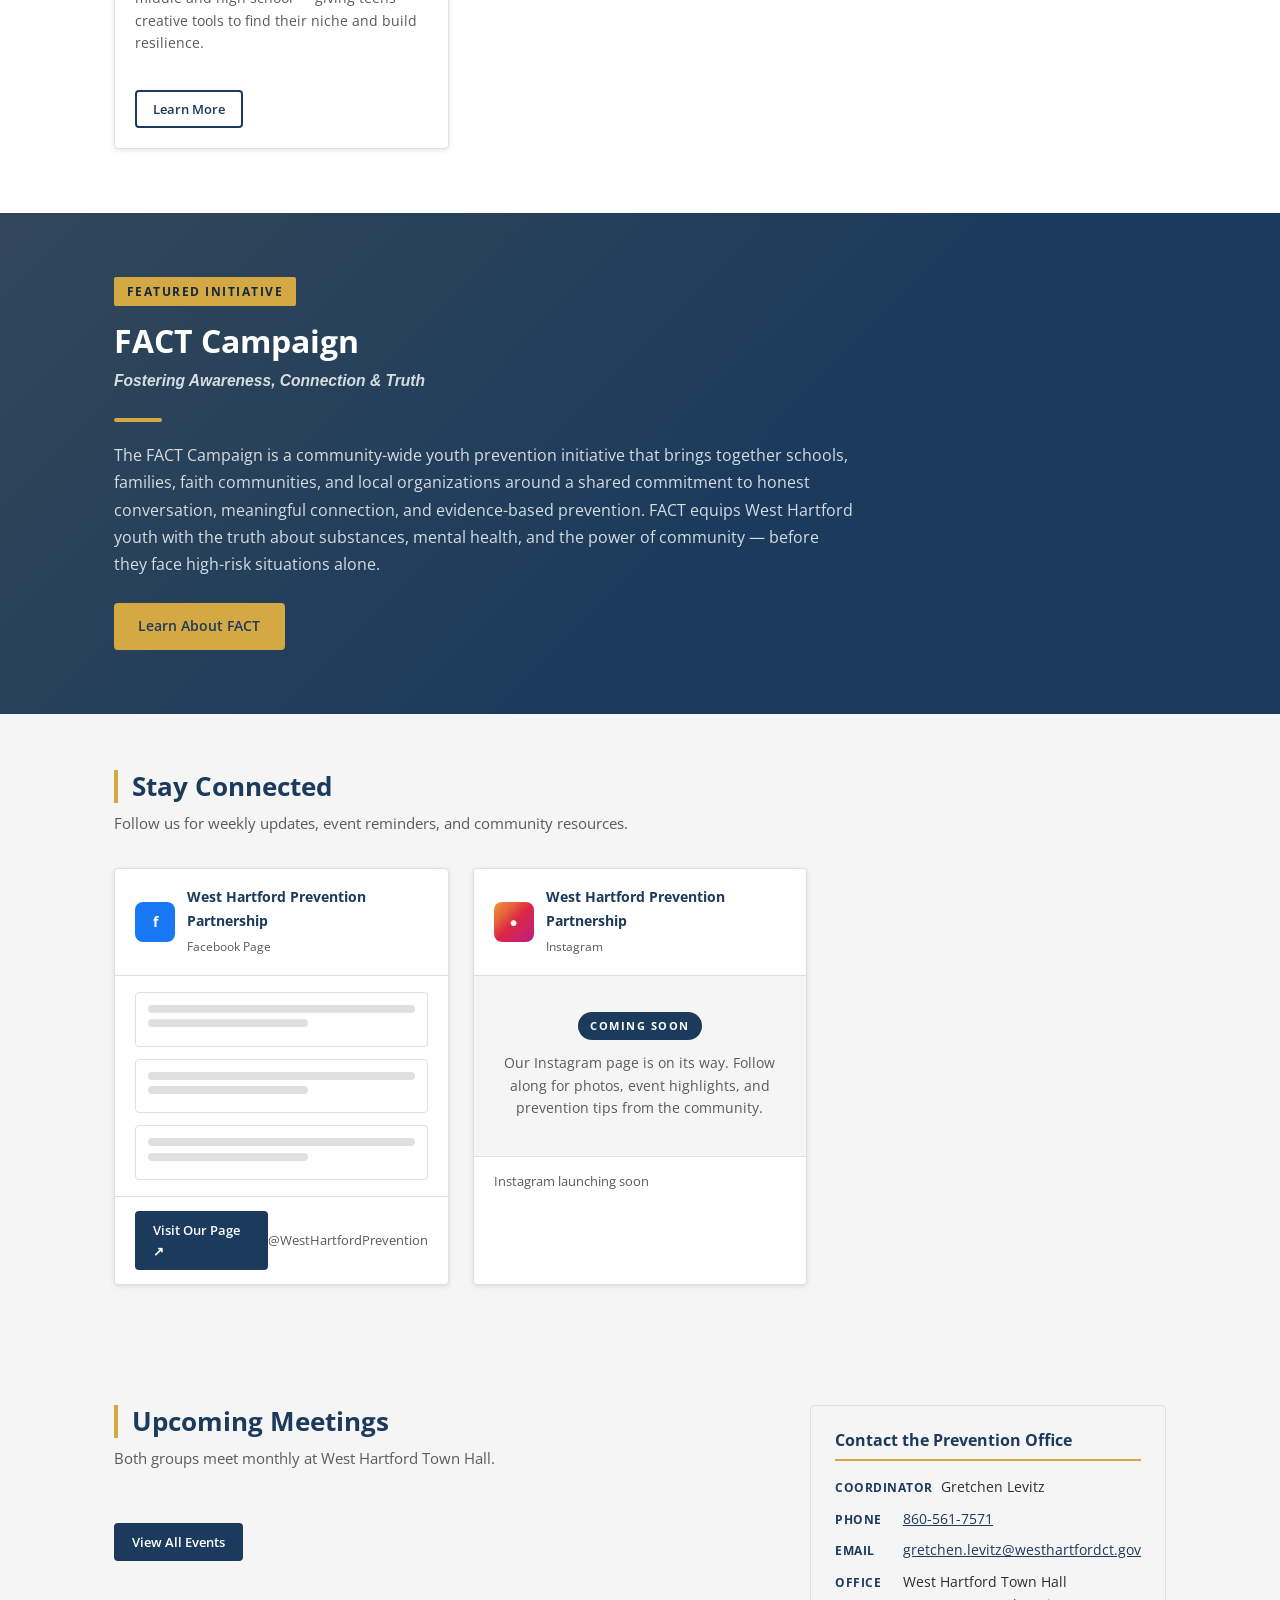
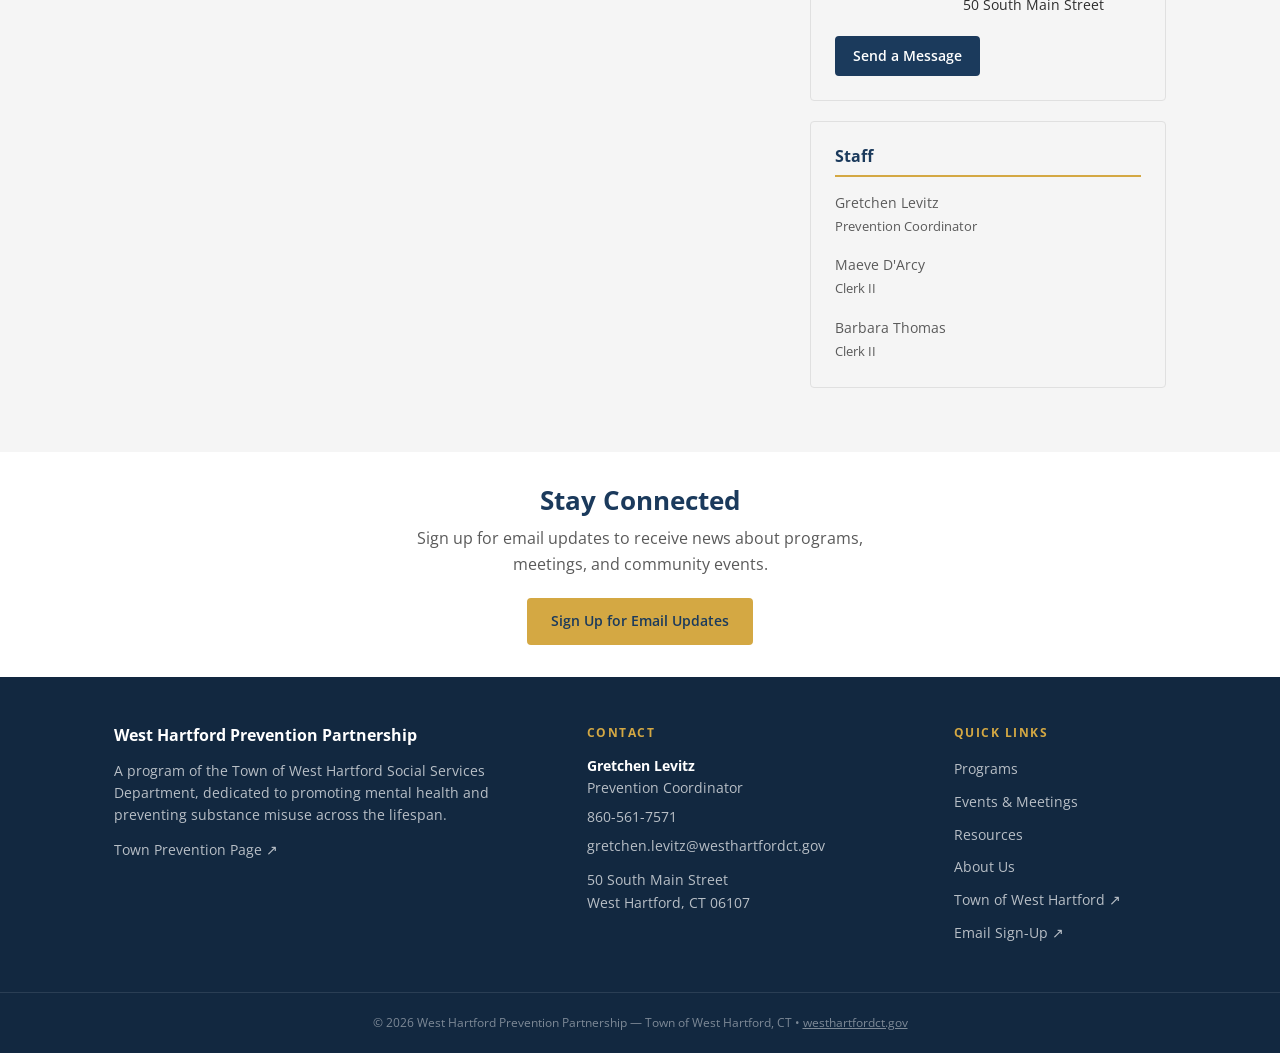
==== commit 05bc424d: "Add 6 client-requested features: gambling resources, social media section, Rise Up for Arts, FACT Ca" ====
--- a/index.html
+++ b/index.html
@@ -152,6 +152,93 @@
             </div>
           </div>
 
+          <div class="card">
+            <div class="card-top">
+              <div class="card-icon">RUA</div>
+              <h3>Rise Up for Arts</h3>
+            </div>
+            <div class="card-body">
+              <p>A partnership bringing prevention, wellness, and art into every West Hartford middle and high school — giving teens creative tools to find their niche and build resilience.</p>
+              <a href="programs.html" class="btn btn-outline btn-sm">Learn More</a>
+            </div>
+          </div>
+
+        </div>
+      </div>
+    </section>
+
+    <!-- FACT CAMPAIGN BANNER -->
+    <section class="fact-campaign">
+      <div class="container">
+        <div class="fact-campaign-inner">
+          <span class="fact-campaign-eyebrow">Featured Initiative</span>
+          <h2>FACT Campaign</h2>
+          <p class="fact-campaign-subtitle">Fostering Awareness, Connection &amp; Truth</p>
+          <div class="fact-campaign-accent"></div>
+          <p>The FACT Campaign is a community-wide youth prevention initiative that brings together schools, families, faith communities, and local organizations around a shared commitment to honest conversation, meaningful connection, and evidence-based prevention. FACT equips West Hartford youth with the truth about substances, mental health, and the power of community — before they face high-risk situations alone.</p>
+          <a href="programs.html" class="btn btn-accent">Learn About FACT</a>
+        </div>
+      </div>
+    </section>
+
+    <!-- STAY CONNECTED — SOCIAL MEDIA -->
+    <section class="social-section">
+      <div class="container">
+        <div class="section-header">
+          <h2>Stay Connected</h2>
+          <p>Follow us for weekly updates, event reminders, and community resources.</p>
+        </div>
+        <div class="social-grid">
+
+          <!-- Facebook -->
+          <div class="social-card">
+            <div class="social-card-header">
+              <div class="social-icon facebook">f</div>
+              <div class="social-card-header-text">
+                <strong>West Hartford Prevention Partnership</strong>
+                <span>Facebook Page</span>
+              </div>
+            </div>
+            <div class="social-card-body" style="align-items: flex-start; background: #fff; padding: 1rem 1.25rem;">
+              <div class="fb-feed-placeholder">
+                <div class="fb-post-stub">
+                  <div class="fb-post-stub-bar"></div>
+                  <div class="fb-post-stub-bar short"></div>
+                </div>
+                <div class="fb-post-stub">
+                  <div class="fb-post-stub-bar"></div>
+                  <div class="fb-post-stub-bar short"></div>
+                </div>
+                <div class="fb-post-stub">
+                  <div class="fb-post-stub-bar"></div>
+                  <div class="fb-post-stub-bar short"></div>
+                </div>
+              </div>
+            </div>
+            <div class="social-card-footer">
+              <a href="https://www.facebook.com/WestHartfordPrevention" target="_blank" rel="noopener" class="btn btn-primary btn-sm">Visit Our Page &#8599;</a>
+              <span class="social-handle">@WestHartfordPrevention</span>
+            </div>
+          </div>
+
+          <!-- Instagram -->
+          <div class="social-card">
+            <div class="social-card-header">
+              <div class="social-icon instagram">&#9679;</div>
+              <div class="social-card-header-text">
+                <strong>West Hartford Prevention Partnership</strong>
+                <span>Instagram</span>
+              </div>
+            </div>
+            <div class="social-card-body">
+              <span class="social-coming-soon">Coming Soon</span>
+              <p>Our Instagram page is on its way. Follow along for photos, event highlights, and prevention tips from the community.</p>
+            </div>
+            <div class="social-card-footer">
+              <span class="social-handle" style="font-size:0.82rem; color: var(--text-light);">Instagram launching soon</span>
+            </div>
+          </div>
+
         </div>
       </div>
     </section>
--- a/styles.css
+++ b/styles.css
@@ -1096,6 +1096,324 @@
 }
 
 /* =============================================
+   FACT CAMPAIGN BANNER
+   ============================================= */
+.fact-campaign {
+  background: var(--navy);
+  padding: 4rem 0;
+  position: relative;
+  overflow: hidden;
+}
+
+.fact-campaign::before {
+  content: '';
+  position: absolute;
+  inset: 0;
+  background: linear-gradient(135deg, rgba(212,168,67,0.12) 0%, transparent 60%);
+  pointer-events: none;
+}
+
+.fact-campaign-inner {
+  max-width: 740px;
+  position: relative;
+  z-index: 1;
+}
+
+.fact-campaign-eyebrow {
+  display: inline-block;
+  background: var(--gold);
+  color: var(--navy-dark);
+  font-size: 0.72rem;
+  font-weight: 700;
+  text-transform: uppercase;
+  letter-spacing: 1.5px;
+  padding: 0.3rem 0.8rem;
+  border-radius: 2px;
+  margin-bottom: 1rem;
+}
+
+.fact-campaign h2 {
+  color: var(--white);
+  font-size: 2rem;
+  margin-bottom: 0.4rem;
+  line-height: 1.2;
+}
+
+.fact-campaign-subtitle {
+  color: var(--gold);
+  font-size: 1.05rem;
+  font-weight: 600;
+  margin-bottom: 1.25rem;
+  font-style: italic;
+}
+
+.fact-campaign p {
+  color: rgba(255,255,255,0.82);
+  font-size: 0.975rem;
+  line-height: 1.75;
+  margin-bottom: 1.5rem;
+}
+
+.fact-campaign-accent {
+  width: 48px;
+  height: 4px;
+  background: var(--gold);
+  border-radius: 2px;
+  margin-bottom: 1.25rem;
+}
+
+/* =============================================
+   SOCIAL MEDIA / STAY CONNECTED
+   ============================================= */
+.social-section {
+  background: var(--gray-light);
+  padding: 3.5rem 0;
+}
+
+.social-grid {
+  display: grid;
+  grid-template-columns: repeat(auto-fill, minmax(300px, 1fr));
+  gap: 1.5rem;
+  margin-top: 2rem;
+}
+
+.social-card {
+  background: var(--white);
+  border-radius: var(--radius);
+  border: 1px solid var(--gray-mid);
+  box-shadow: var(--shadow);
+  overflow: hidden;
+}
+
+.social-card-header {
+  padding: 1rem 1.25rem;
+  display: flex;
+  align-items: center;
+  gap: 0.75rem;
+  border-bottom: 1px solid var(--gray-mid);
+}
+
+.social-icon {
+  width: 40px;
+  height: 40px;
+  border-radius: 8px;
+  display: flex;
+  align-items: center;
+  justify-content: center;
+  flex-shrink: 0;
+  font-weight: 700;
+  font-size: 0.85rem;
+  color: #fff;
+}
+
+.social-icon.facebook { background: #1877F2; }
+.social-icon.instagram { background: linear-gradient(135deg, #f09433 0%, #e6683c 25%, #dc2743 50%, #cc2366 75%, #bc1888 100%); }
+
+.social-card-header-text strong {
+  display: block;
+  font-size: 0.9rem;
+  color: var(--navy);
+}
+
+.social-card-header-text span {
+  font-size: 0.78rem;
+  color: var(--text-light);
+}
+
+.social-card-body {
+  padding: 1.25rem;
+  min-height: 180px;
+  display: flex;
+  flex-direction: column;
+  align-items: center;
+  justify-content: center;
+  text-align: center;
+  background: var(--gray-light);
+}
+
+.social-coming-soon {
+  display: inline-block;
+  background: var(--navy);
+  color: var(--white);
+  font-size: 0.7rem;
+  font-weight: 700;
+  text-transform: uppercase;
+  letter-spacing: 1.5px;
+  padding: 0.3rem 0.75rem;
+  border-radius: 20px;
+  margin-bottom: 0.75rem;
+}
+
+.social-card-body p {
+  font-size: 0.85rem;
+  color: var(--text-light);
+  margin: 0;
+}
+
+.social-card-footer {
+  padding: 0.875rem 1.25rem;
+  border-top: 1px solid var(--gray-mid);
+  display: flex;
+  justify-content: space-between;
+  align-items: center;
+}
+
+.social-card-footer a {
+  font-size: 0.8rem;
+  font-weight: 600;
+}
+
+.social-handle {
+  font-size: 0.8rem;
+  color: var(--text-light);
+}
+
+/* Facebook feed placeholder */
+.fb-feed-placeholder {
+  width: 100%;
+  display: flex;
+  flex-direction: column;
+  gap: 0.75rem;
+}
+
+.fb-post-stub {
+  background: var(--white);
+  border-radius: var(--radius);
+  padding: 0.75rem;
+  border: 1px solid var(--gray-mid);
+  text-align: left;
+}
+
+.fb-post-stub-bar {
+  height: 8px;
+  background: var(--gray-mid);
+  border-radius: 4px;
+  margin-bottom: 0.4rem;
+}
+
+.fb-post-stub-bar.short { width: 60%; }
+
+/* =============================================
+   RESOURCE MAP PLACEHOLDER
+   ============================================= */
+.map-section {
+  margin-top: 2.5rem;
+  background: var(--white);
+  border: 1px solid var(--gray-mid);
+  border-radius: var(--radius);
+  box-shadow: var(--shadow);
+  overflow: hidden;
+}
+
+.map-section-header {
+  background: var(--navy);
+  padding: 1.4rem 1.75rem;
+  display: flex;
+  align-items: flex-start;
+  gap: 1rem;
+}
+
+.map-icon-badge {
+  width: 44px;
+  height: 44px;
+  background: var(--gold);
+  border-radius: 50%;
+  display: flex;
+  align-items: center;
+  justify-content: center;
+  flex-shrink: 0;
+  font-size: 1.2rem;
+}
+
+.map-section-header-text h3 {
+  color: var(--white);
+  font-size: 1.15rem;
+  margin-bottom: 0.2rem;
+}
+
+.map-section-header-text p {
+  color: rgba(255,255,255,0.72);
+  font-size: 0.85rem;
+  margin: 0;
+}
+
+.map-placeholder-body {
+  padding: 0;
+  position: relative;
+}
+
+.map-placeholder-graphic {
+  height: 240px;
+  background: #e8edf2;
+  background-image:
+    linear-gradient(rgba(27,58,92,0.06) 1px, transparent 1px),
+    linear-gradient(90deg, rgba(27,58,92,0.06) 1px, transparent 1px);
+  background-size: 32px 32px;
+  display: flex;
+  align-items: center;
+  justify-content: center;
+  flex-direction: column;
+  gap: 0.75rem;
+  color: #9ab;
+  position: relative;
+}
+
+.map-placeholder-graphic::before {
+  content: '';
+  width: 80px;
+  height: 80px;
+  border-radius: 50%;
+  background: rgba(27,58,92,0.08);
+  border: 3px dashed rgba(27,58,92,0.2);
+  display: block;
+}
+
+.map-pin-group {
+  position: absolute;
+  inset: 0;
+  pointer-events: none;
+}
+
+.map-pin {
+  position: absolute;
+  width: 10px;
+  height: 10px;
+  border-radius: 50%;
+  background: var(--navy);
+  opacity: 0.25;
+}
+
+.map-placeholder-caption {
+  padding: 1.25rem 1.75rem;
+  border-top: 1px solid var(--gray-mid);
+  display: flex;
+  align-items: flex-start;
+  gap: 1rem;
+  flex-wrap: wrap;
+}
+
+.map-coming-soon-badge {
+  display: inline-block;
+  background: var(--gold);
+  color: var(--navy-dark);
+  font-size: 0.7rem;
+  font-weight: 700;
+  text-transform: uppercase;
+  letter-spacing: 1.5px;
+  padding: 0.3rem 0.75rem;
+  border-radius: 20px;
+  white-space: nowrap;
+  flex-shrink: 0;
+  margin-top: 0.1rem;
+}
+
+.map-placeholder-caption p {
+  font-size: 0.875rem;
+  color: var(--text-light);
+  margin: 0;
+}
+
+/* =============================================
    RESPONSIVE — MOBILE (max 768px)
    ============================================= */
 @media (max-width: 768px) {
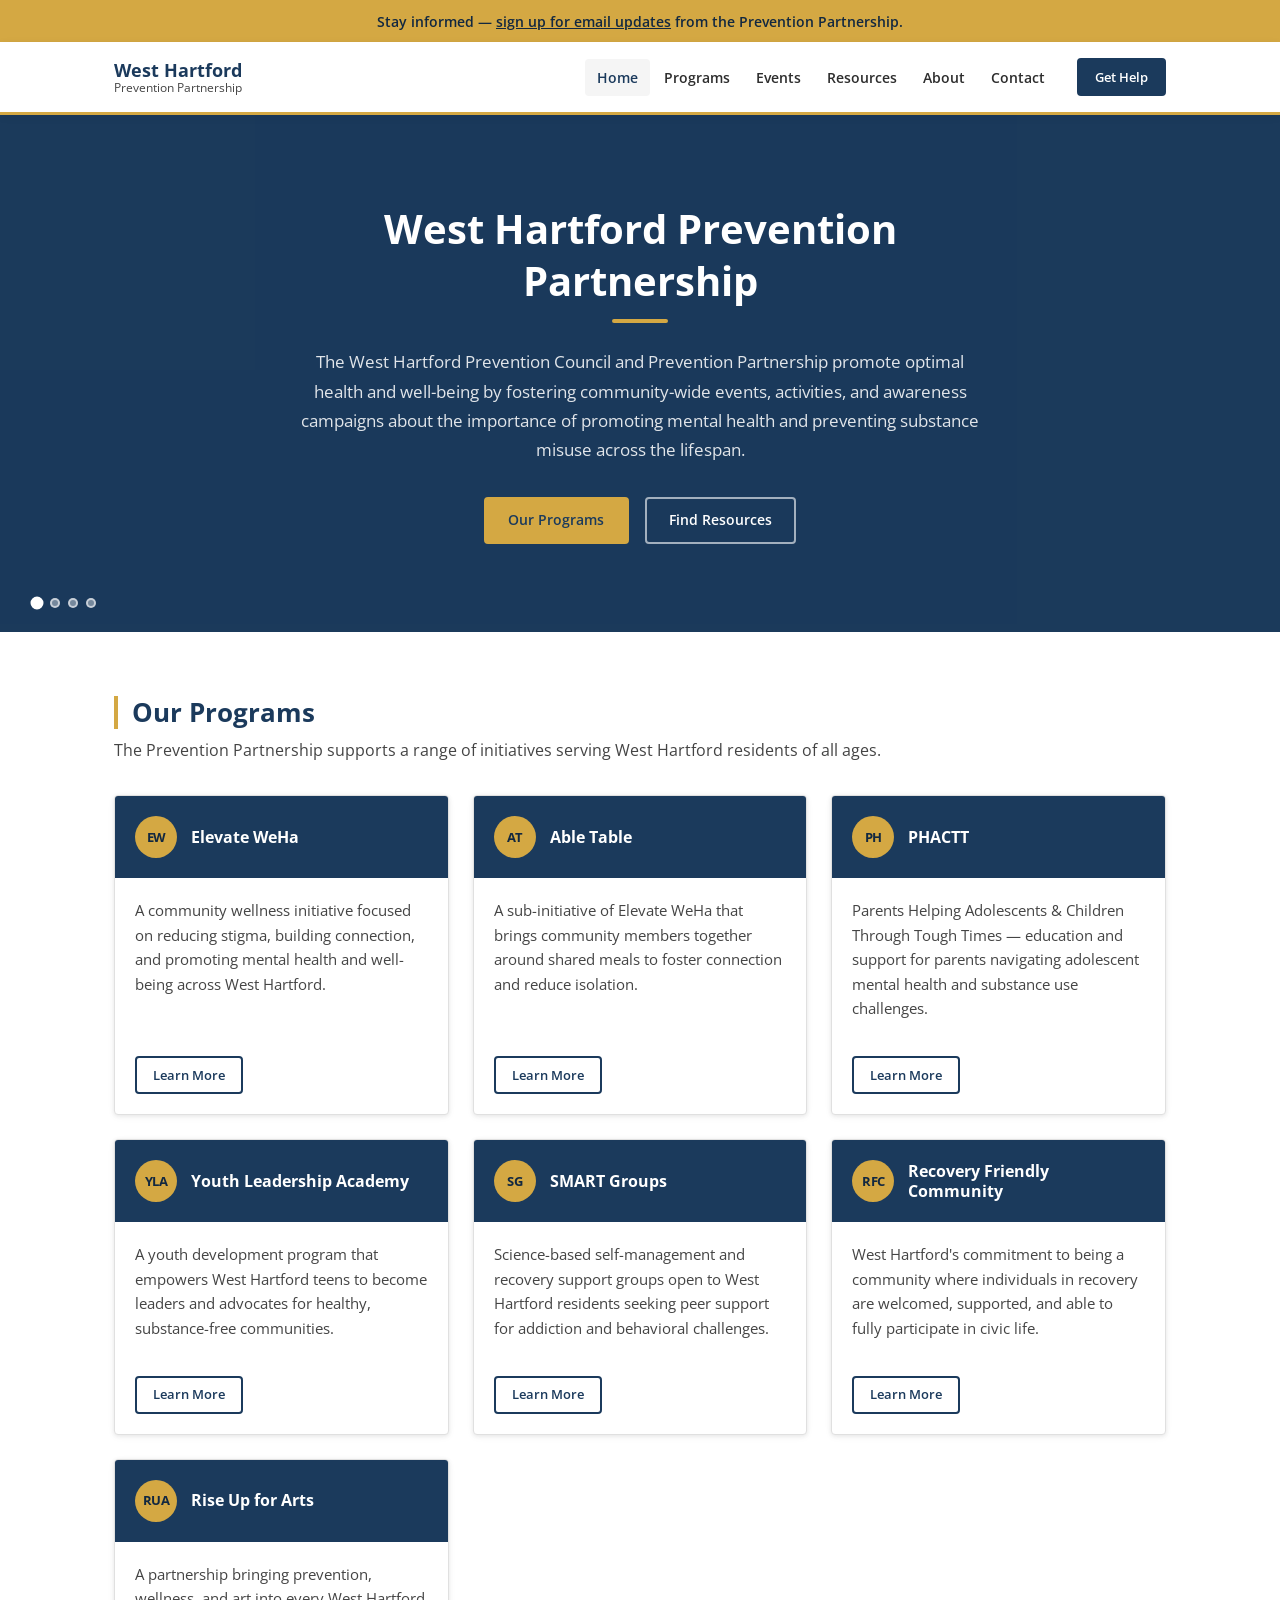
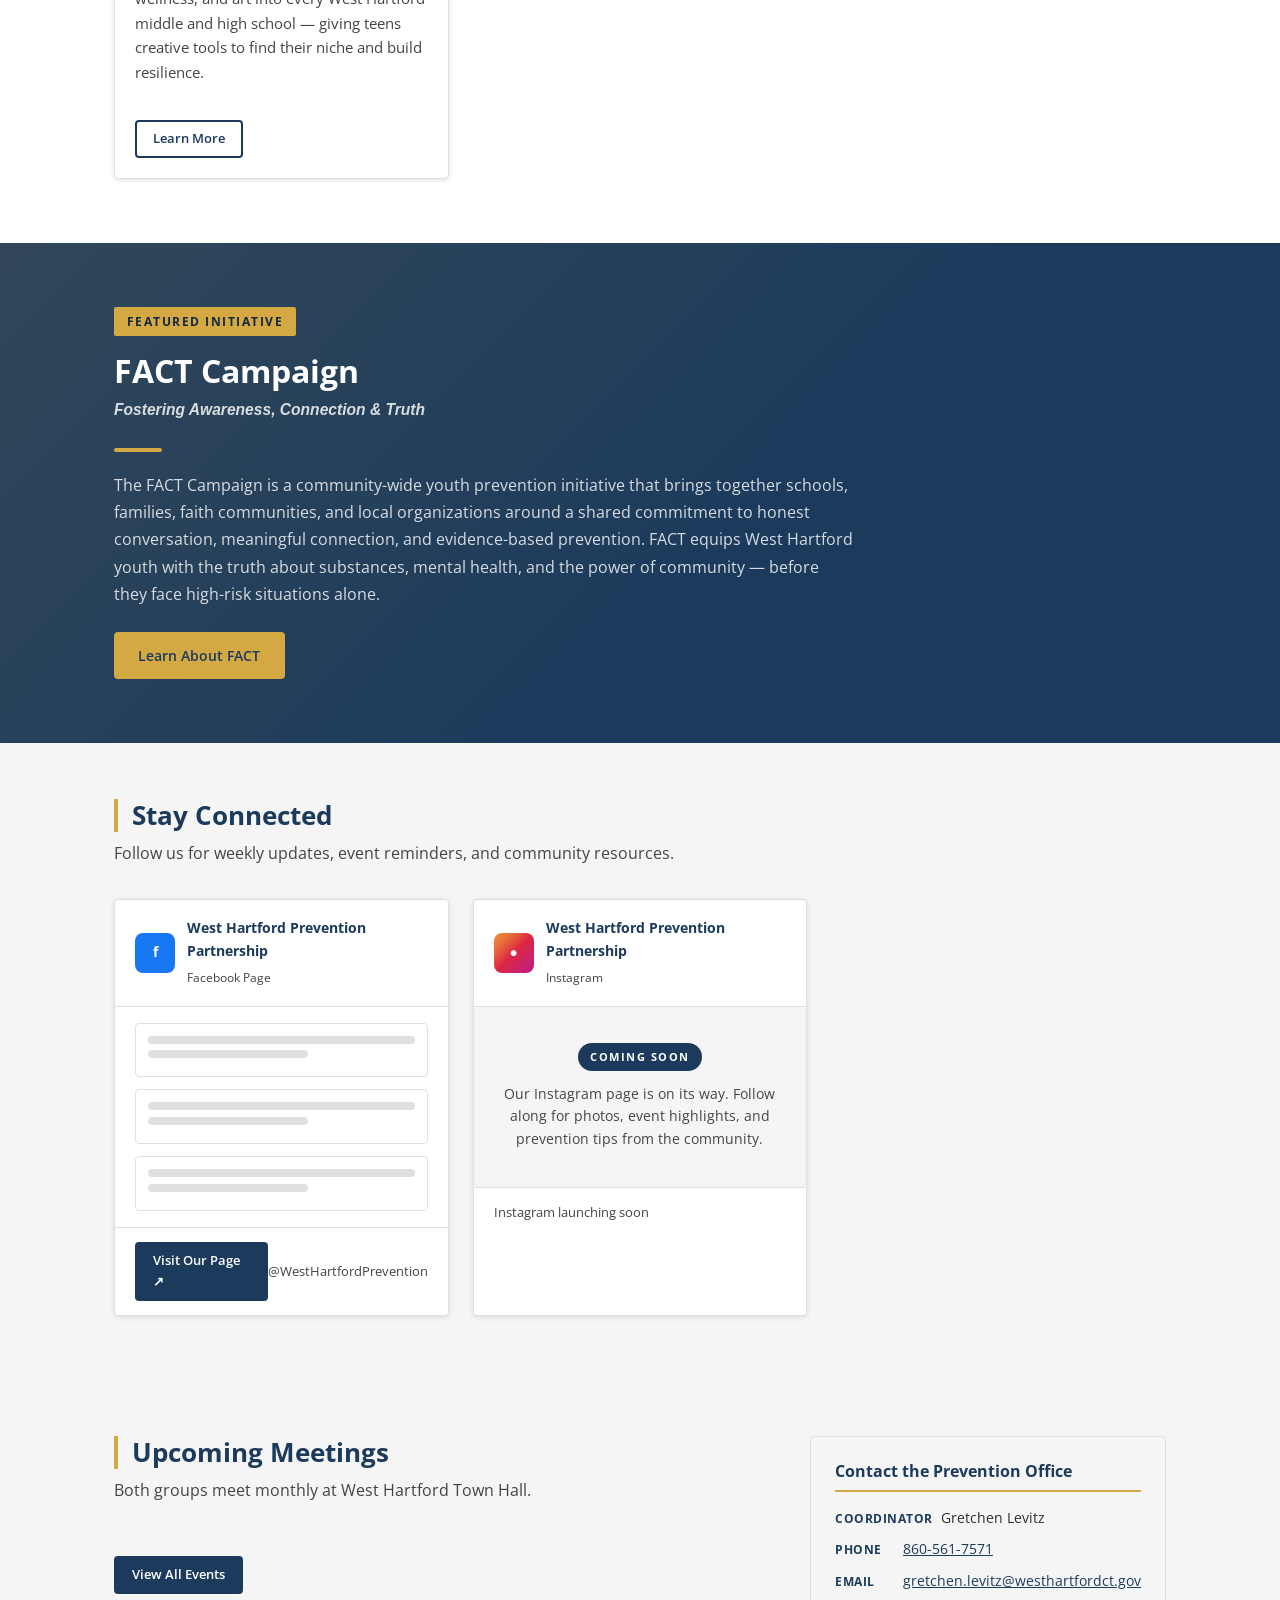
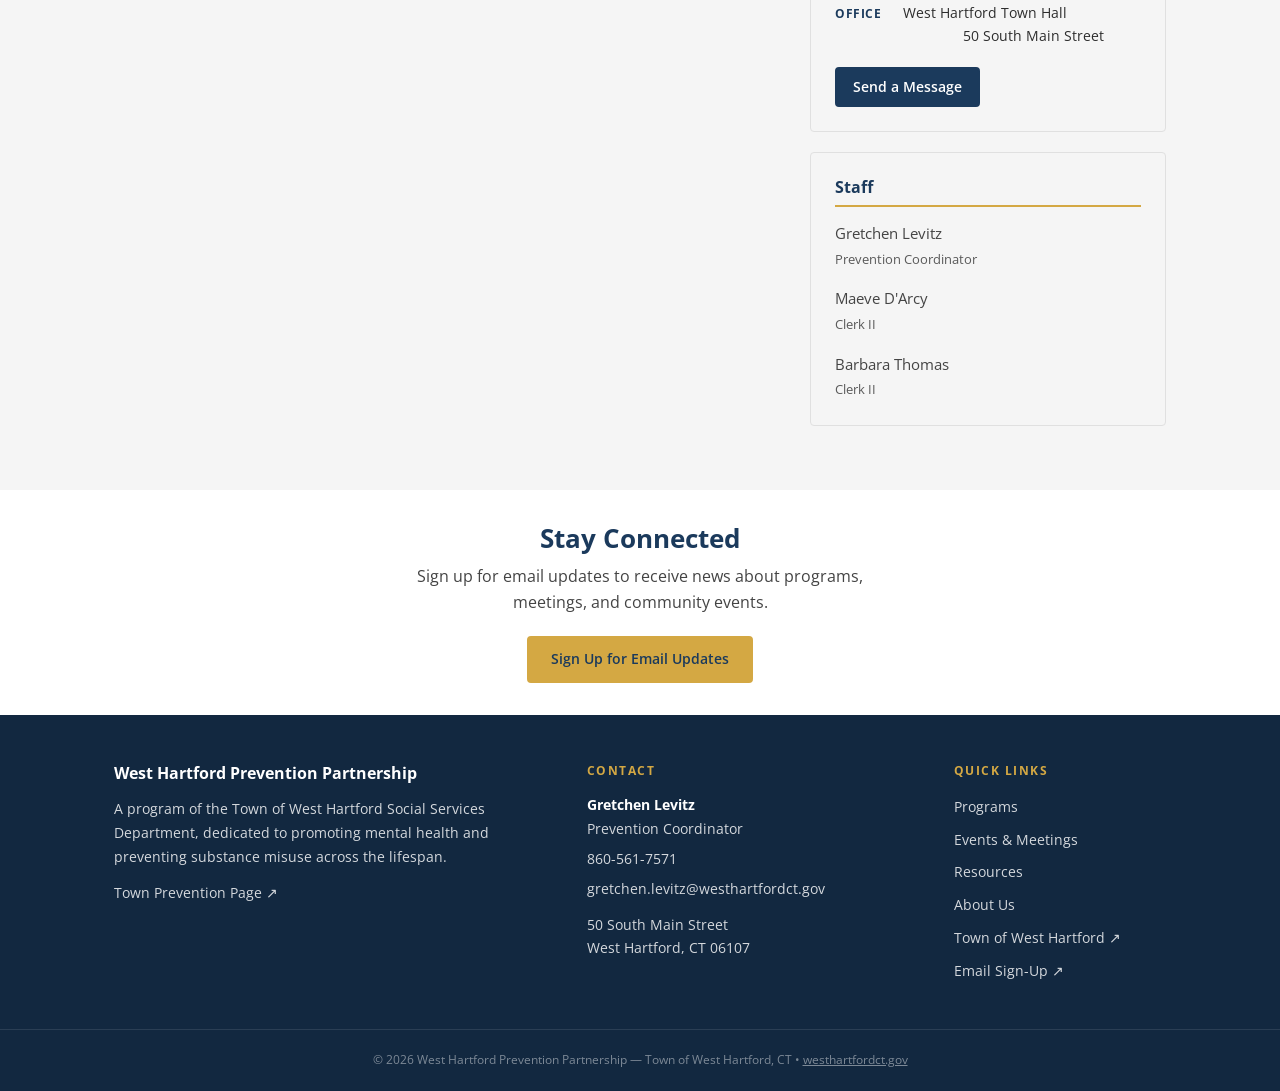
==== commit 2c49b73e: "Add FACT Campaign program, Google Analytics, and WCAG skip links - Add FACT Campaign as first progra" ====
--- a/index.html
+++ b/index.html
@@ -21,8 +21,18 @@
   <link href="https://fonts.googleapis.com/css2?family=Open+Sans:wght@400;600;700&display=swap" rel="stylesheet" />
 
   <link rel="stylesheet" href="styles.css" />
+
+  <!-- Google Analytics GA4 — replace G-XXXXXXXXXX with your Measurement ID -->
+  <script async src="https://www.googletagmanager.com/gtag/js?id=G-XXXXXXXXXX"></script>
+  <script>
+    window.dataLayer = window.dataLayer || [];
+    function gtag(){dataLayer.push(arguments);}
+    gtag('js', new Date());
+    gtag('config', 'G-XXXXXXXXXX');
+  </script>
 </head>
 <body>
+  <a href="#main-content" class="skip-link">Skip to main content</a>
 
   <!-- ANNOUNCEMENT BANNER (managed via CMS) -->
   <div id="announcement-banner" style="display:none; background: #1B3A5C; color: #fff; text-align: center; padding: 0.6rem 1.5rem; font-size: 0.875rem; font-weight: 600;"></div>
@@ -60,7 +70,7 @@
     </div>
   </header>
 
-  <main>
+  <main id="main-content">
 
     <!-- HERO -->
     <section class="hero">
@@ -176,7 +186,7 @@
           <p class="fact-campaign-subtitle">Fostering Awareness, Connection &amp; Truth</p>
           <div class="fact-campaign-accent"></div>
           <p>The FACT Campaign is a community-wide youth prevention initiative that brings together schools, families, faith communities, and local organizations around a shared commitment to honest conversation, meaningful connection, and evidence-based prevention. FACT equips West Hartford youth with the truth about substances, mental health, and the power of community — before they face high-risk situations alone.</p>
-          <a href="programs.html" class="btn btn-accent">Learn About FACT</a>
+          <a href="programs.html#fact" class="btn btn-accent">Learn About FACT</a>
         </div>
       </div>
     </section>
--- a/styles.css
+++ b/styles.css
@@ -13,7 +13,7 @@
   --gray-light: #F5F5F5;
   --gray-mid: #e0e0e0;
   --text: #2d2d2d;
-  --text-light: #5a5a5a;
+  --text-light: #444444;
   --font: 'Open Sans', -apple-system, BlinkMacSystemFont, 'Segoe UI', sans-serif;
   --max-width: 1100px;
   --radius: 4px;
@@ -43,6 +43,24 @@
   -webkit-font-smoothing: antialiased;
 }
 
+/* Skip to main content — WCAG 2.1 AA */
+.skip-link {
+  position: absolute;
+  top: -9999px;
+  left: 1rem;
+  background: var(--navy);
+  color: #fff;
+  padding: 0.5rem 1rem;
+  border-radius: var(--radius);
+  font-size: 0.875rem;
+  font-weight: 600;
+  z-index: 10000;
+  text-decoration: none;
+}
+.skip-link:focus {
+  top: 0.5rem;
+}
+
 img { max-width: 100%; height: auto; display: block; }
 
 a { color: var(--navy); }
@@ -95,7 +113,7 @@
 .section-header p {
   margin-top: 0.5rem;
   color: var(--text-light);
-  font-size: 0.95rem;
+  font-size: 1rem;
 }
 
 .two-col {
@@ -510,9 +528,9 @@
 
 .card-body p {
   color: var(--text-light);
-  font-size: 0.875rem;
+  font-size: 0.925rem;
   flex: 1;
-  line-height: 1.6;
+  line-height: 1.65;
 }
 
 .card-body .btn {
@@ -657,7 +675,7 @@
 }
 
 .info-box p {
-  font-size: 0.875rem;
+  font-size: 0.925rem;
   color: var(--text-light);
 }
 
@@ -747,7 +765,7 @@
   list-style: disc;
   padding-left: 1.5rem;
   color: var(--text-light);
-  font-size: 0.9rem;
+  font-size: 0.95rem;
 }
 
 .program-entry-body ul li {
@@ -834,7 +852,7 @@
 }
 
 .crisis-item .crisis-desc {
-  font-size: 0.8rem;
+  font-size: 0.875rem;
   color: var(--text-light);
 }
 
@@ -891,13 +909,13 @@
 }
 
 .resource-content p {
-  font-size: 0.85rem;
+  font-size: 0.9rem;
   color: var(--text-light);
   margin: 0 0 0.25rem;
 }
 
 .resource-content a {
-  font-size: 0.85rem;
+  font-size: 0.9rem;
 }
 
 /* =============================================
@@ -1063,15 +1081,15 @@
 }
 
 .footer-col p {
-  font-size: 0.85rem;
-  color: rgba(255,255,255,0.7);
+  font-size: 0.9rem;
+  color: rgba(255,255,255,0.82);
   margin-bottom: 0.4rem;
 }
 
 .footer-col a {
-  color: rgba(255,255,255,0.7);
+  color: rgba(255,255,255,0.82);
   text-decoration: none;
-  font-size: 0.85rem;
+  font-size: 0.9rem;
   transition: color 0.15s;
 }
 
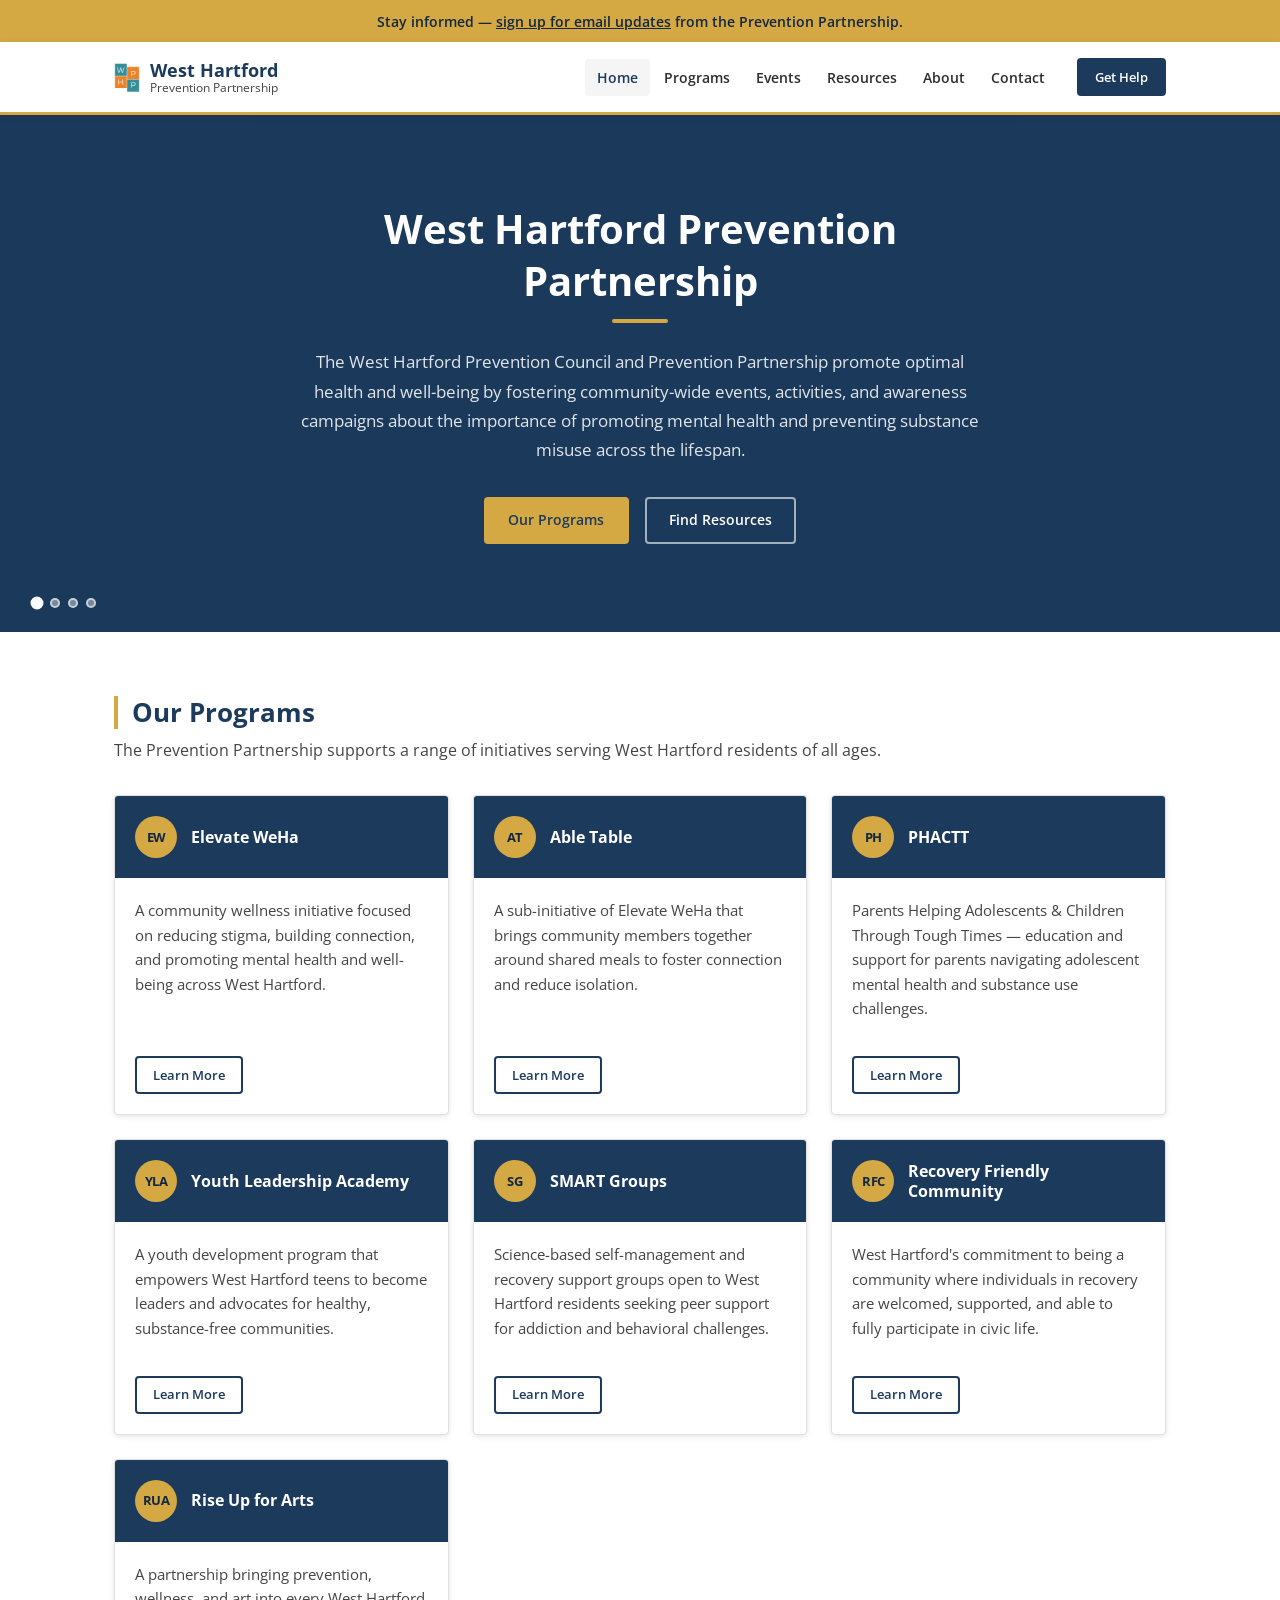
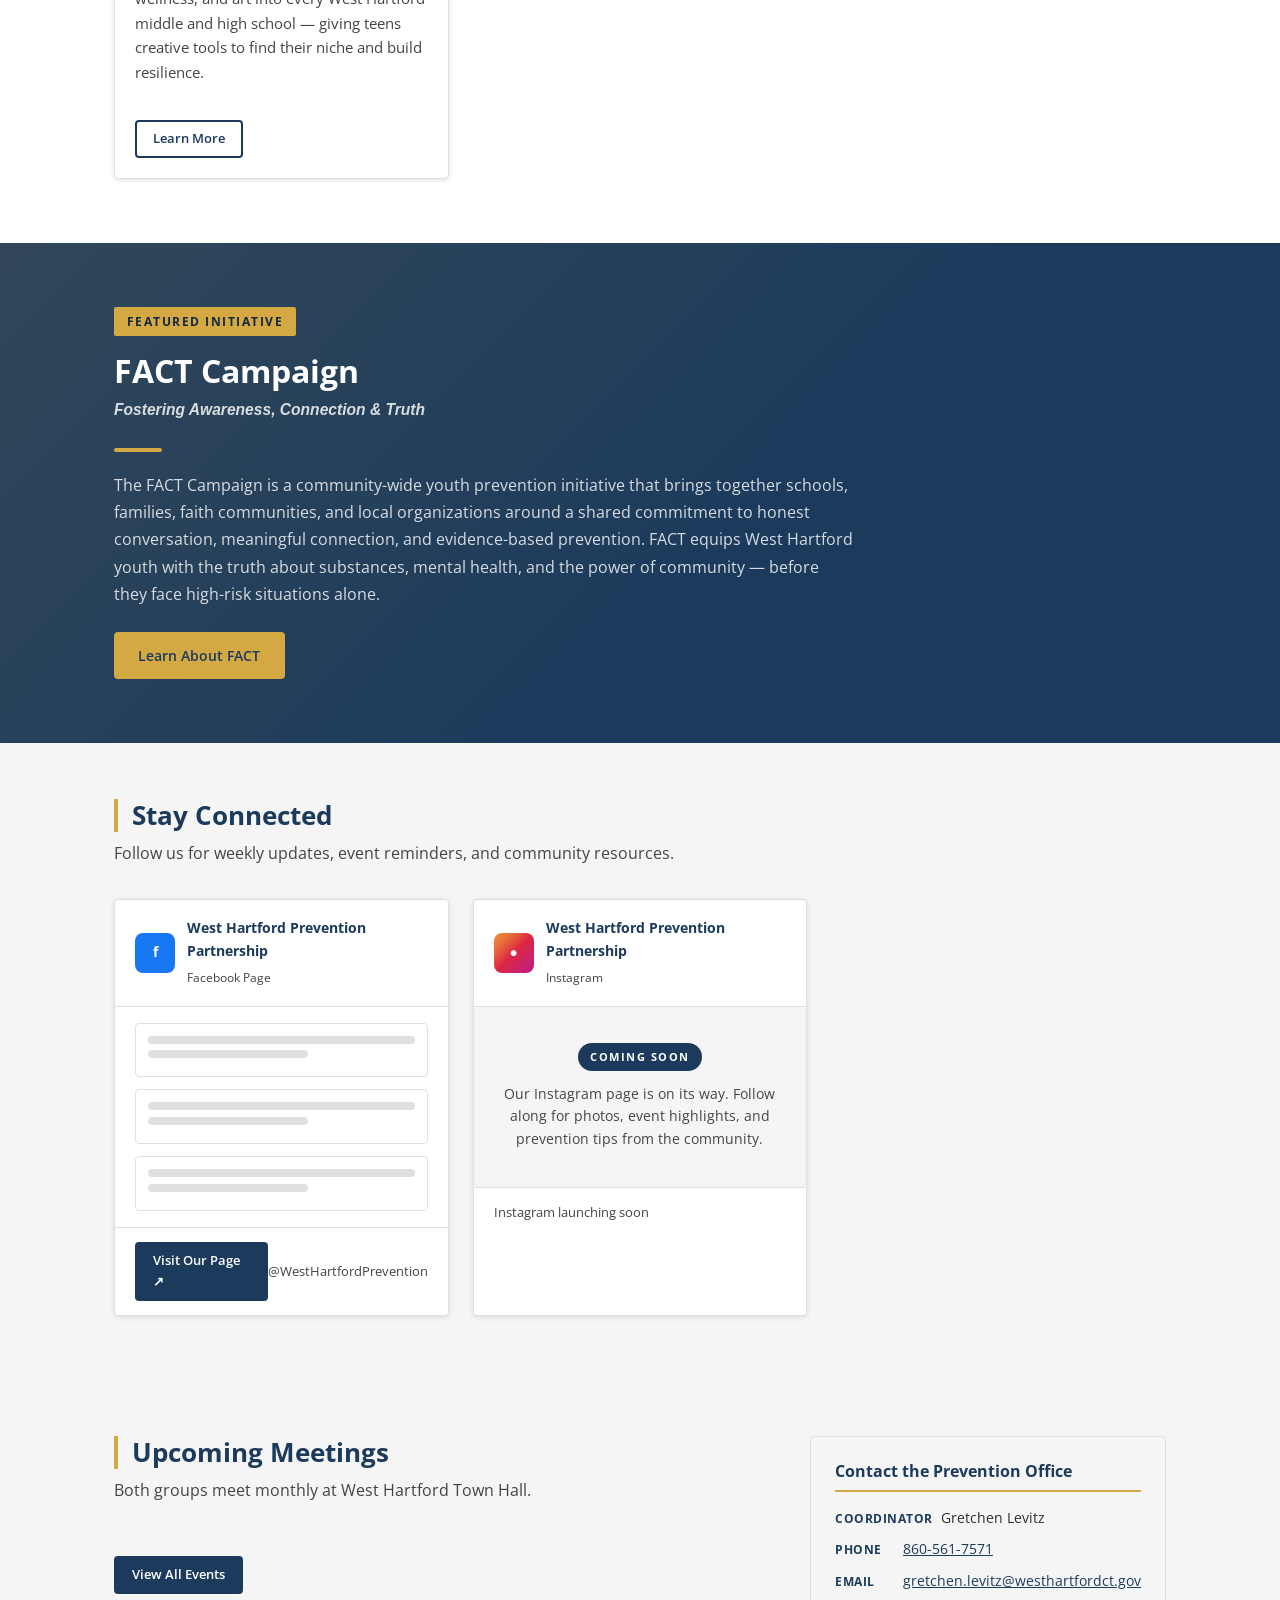
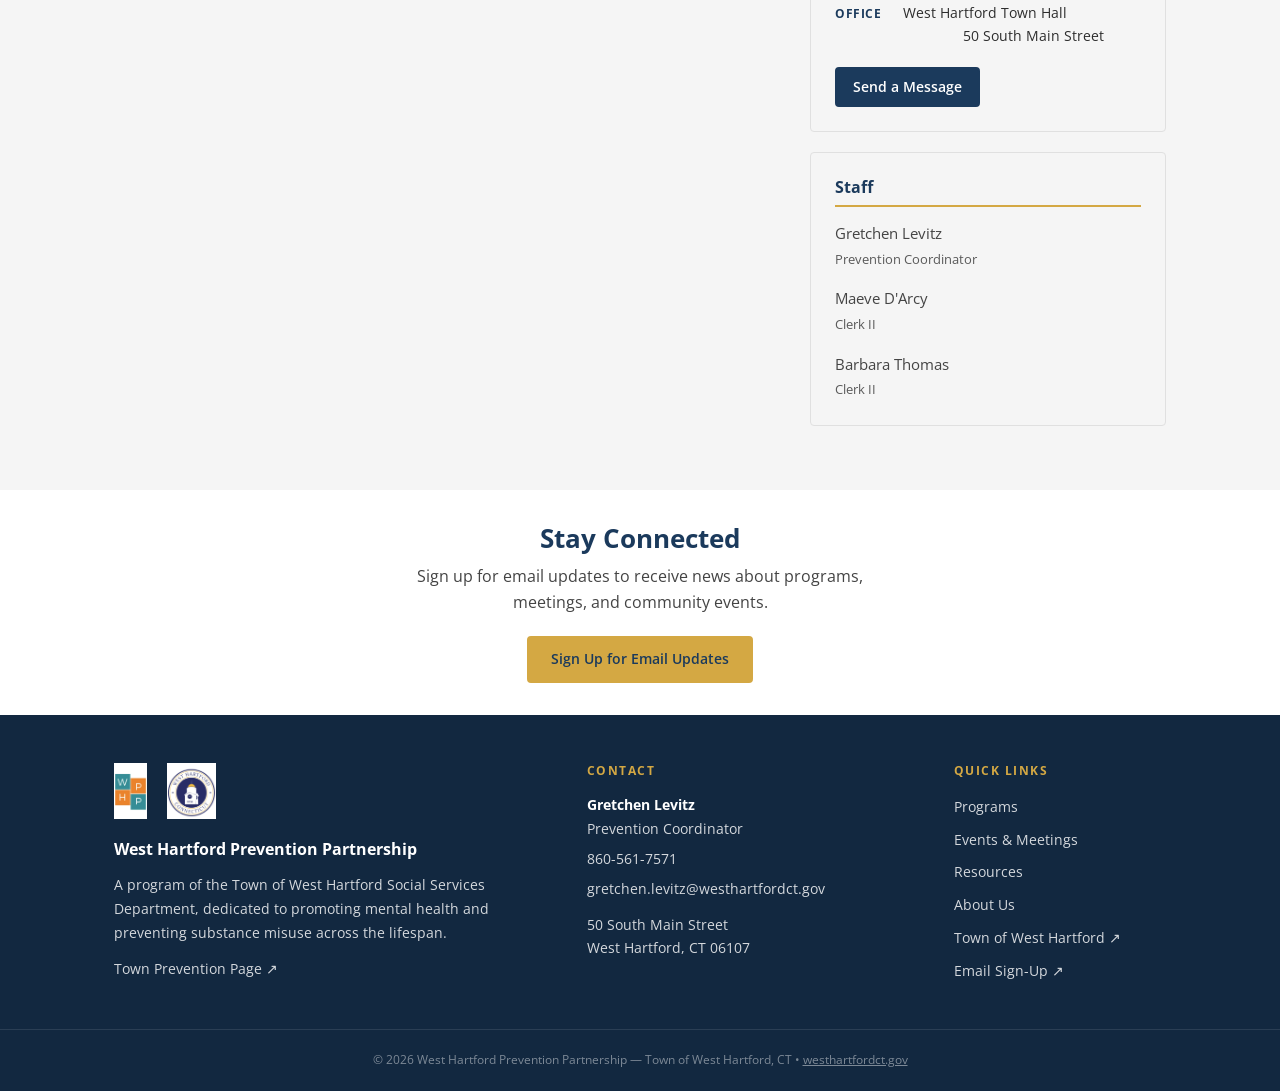
==== commit 909ac585: "Add organizational logos to header, footer, and programs page - Crop and add wphp-logo.png, wh-seal." ====
--- a/index.html
+++ b/index.html
@@ -46,8 +46,11 @@
   <header class="site-header">
     <div class="header-inner">
       <a href="index.html" class="site-logo">
-        <span class="logo-main">West Hartford</span>
-        <span class="logo-sub">Prevention Partnership</span>
+        <img src="images/wphp-logo.png" alt="" class="logo-img" aria-hidden="true">
+        <span class="logo-text">
+          <span class="logo-main">West Hartford</span>
+          <span class="logo-sub">Prevention Partnership</span>
+        </span>
       </a>
       <button class="nav-toggle" aria-label="Open navigation" aria-expanded="false">
         <span></span>
@@ -308,6 +311,10 @@
   <footer class="site-footer">
     <div class="footer-inner">
       <div class="footer-col">
+        <div class="footer-logos">
+          <img src="images/wphp-logo.png" alt="West Hartford Prevention Partnership logo" class="footer-logo">
+          <img src="images/wh-seal.png" alt="Town of West Hartford seal" class="footer-logo">
+        </div>
         <h3>West Hartford Prevention Partnership</h3>
         <p>A program of the Town of West Hartford Social Services Department, dedicated to promoting mental health and preventing substance misuse across the lifespan.</p>
         <p style="margin-top: 0.75rem;"><a href="https://www.westhartfordct.gov/town-departments/social-services/prevention" target="_blank" rel="noopener">Town Prevention Page &#8599;</a></p>
--- a/styles.css
+++ b/styles.css
@@ -200,8 +200,22 @@
 .site-logo {
   text-decoration: none;
   display: flex;
+  flex-direction: row;
+  align-items: center;
+  gap: 0.625rem;
+  line-height: 1.2;
+}
+
+.logo-img {
+  height: 44px;
+  width: auto;
+  display: block;
+  flex-shrink: 0;
+}
+
+.logo-text {
+  display: flex;
   flex-direction: column;
-  line-height: 1.2;
 }
 
 .logo-main {
@@ -736,6 +750,14 @@
   margin-top: 0.1rem;
 }
 
+.prog-logo-img {
+  height: 44px;
+  width: auto;
+  display: block;
+  flex-shrink: 0;
+  margin-top: 0.1rem;
+}
+
 .program-entry-header-text h2 {
   color: var(--white);
   font-size: 1.25rem;
@@ -1064,6 +1086,19 @@
   display: grid;
   grid-template-columns: 2fr 1.5fr 1fr;
   gap: 3rem;
+}
+
+.footer-logos {
+  display: flex;
+  align-items: center;
+  gap: 1.25rem;
+  margin-bottom: 1.25rem;
+}
+
+.footer-logo {
+  height: 56px;
+  width: auto;
+  display: block;
 }
 
 .footer-col h3 {
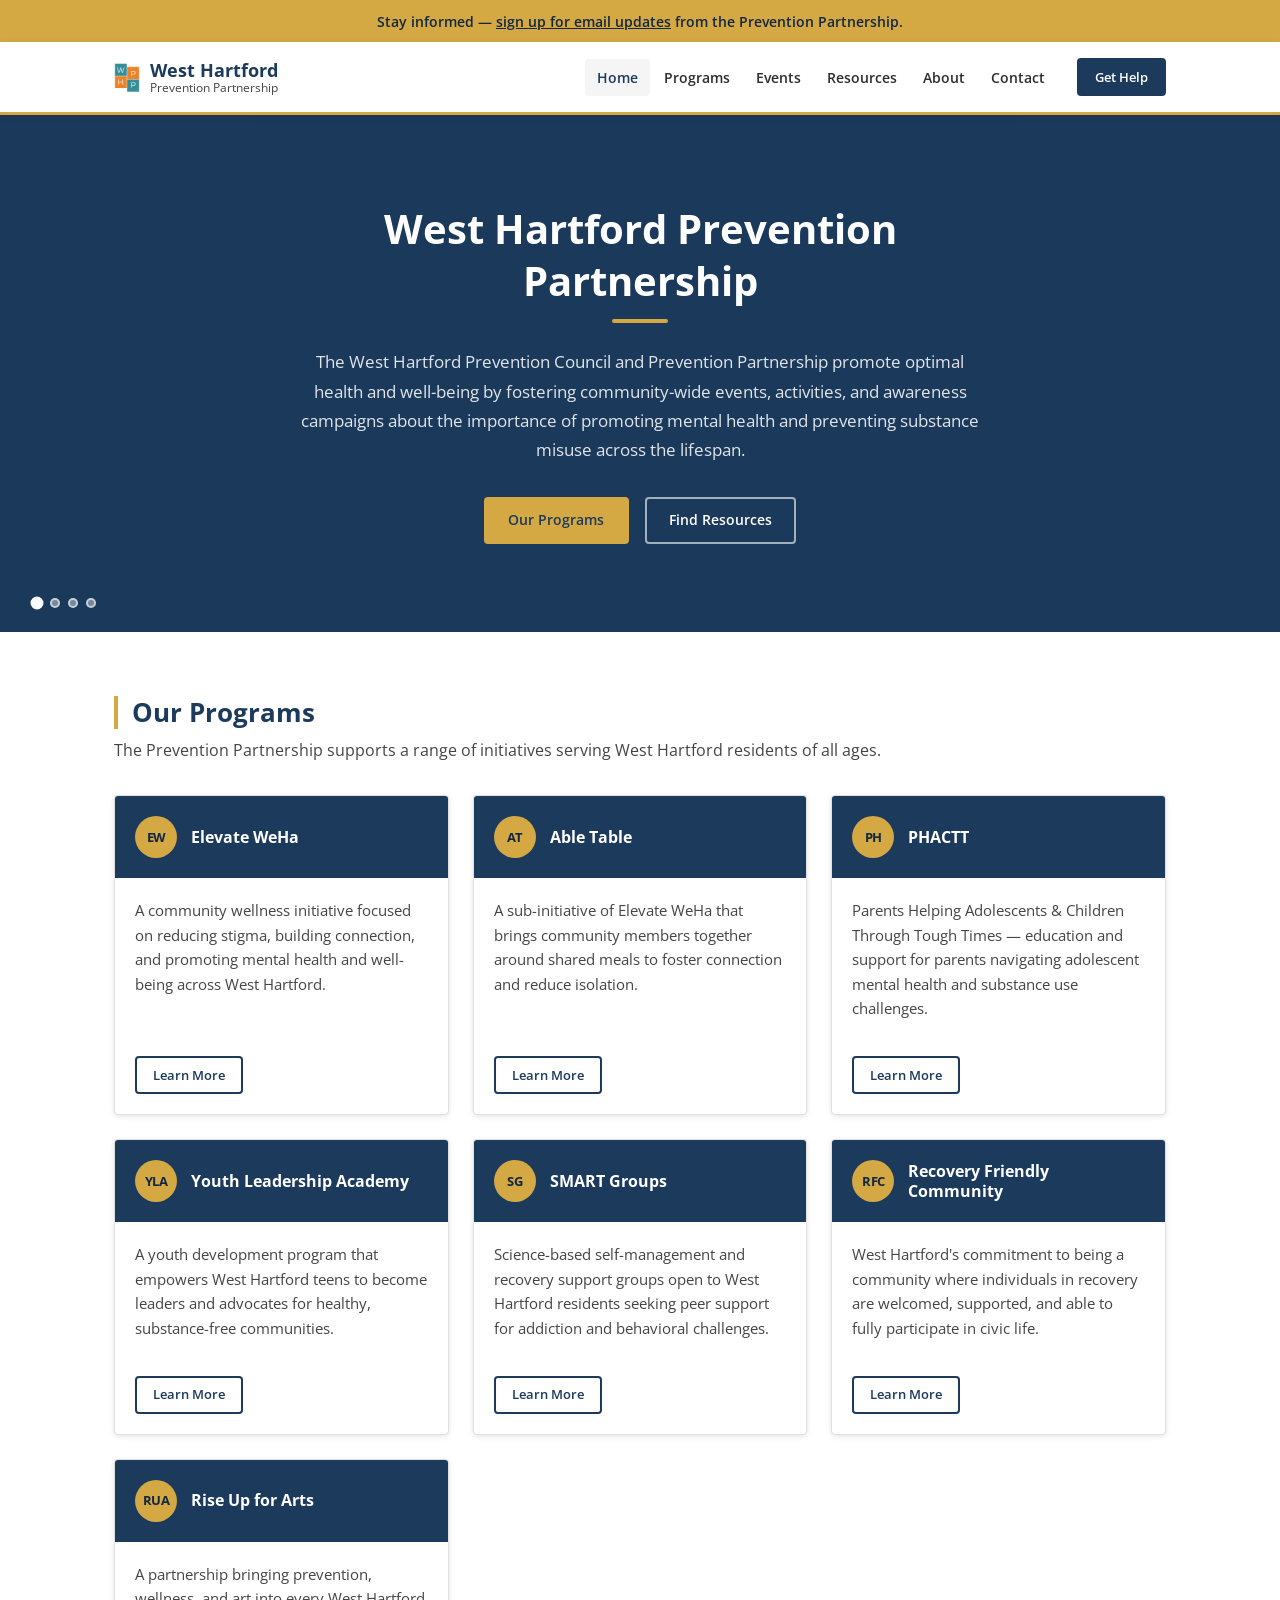
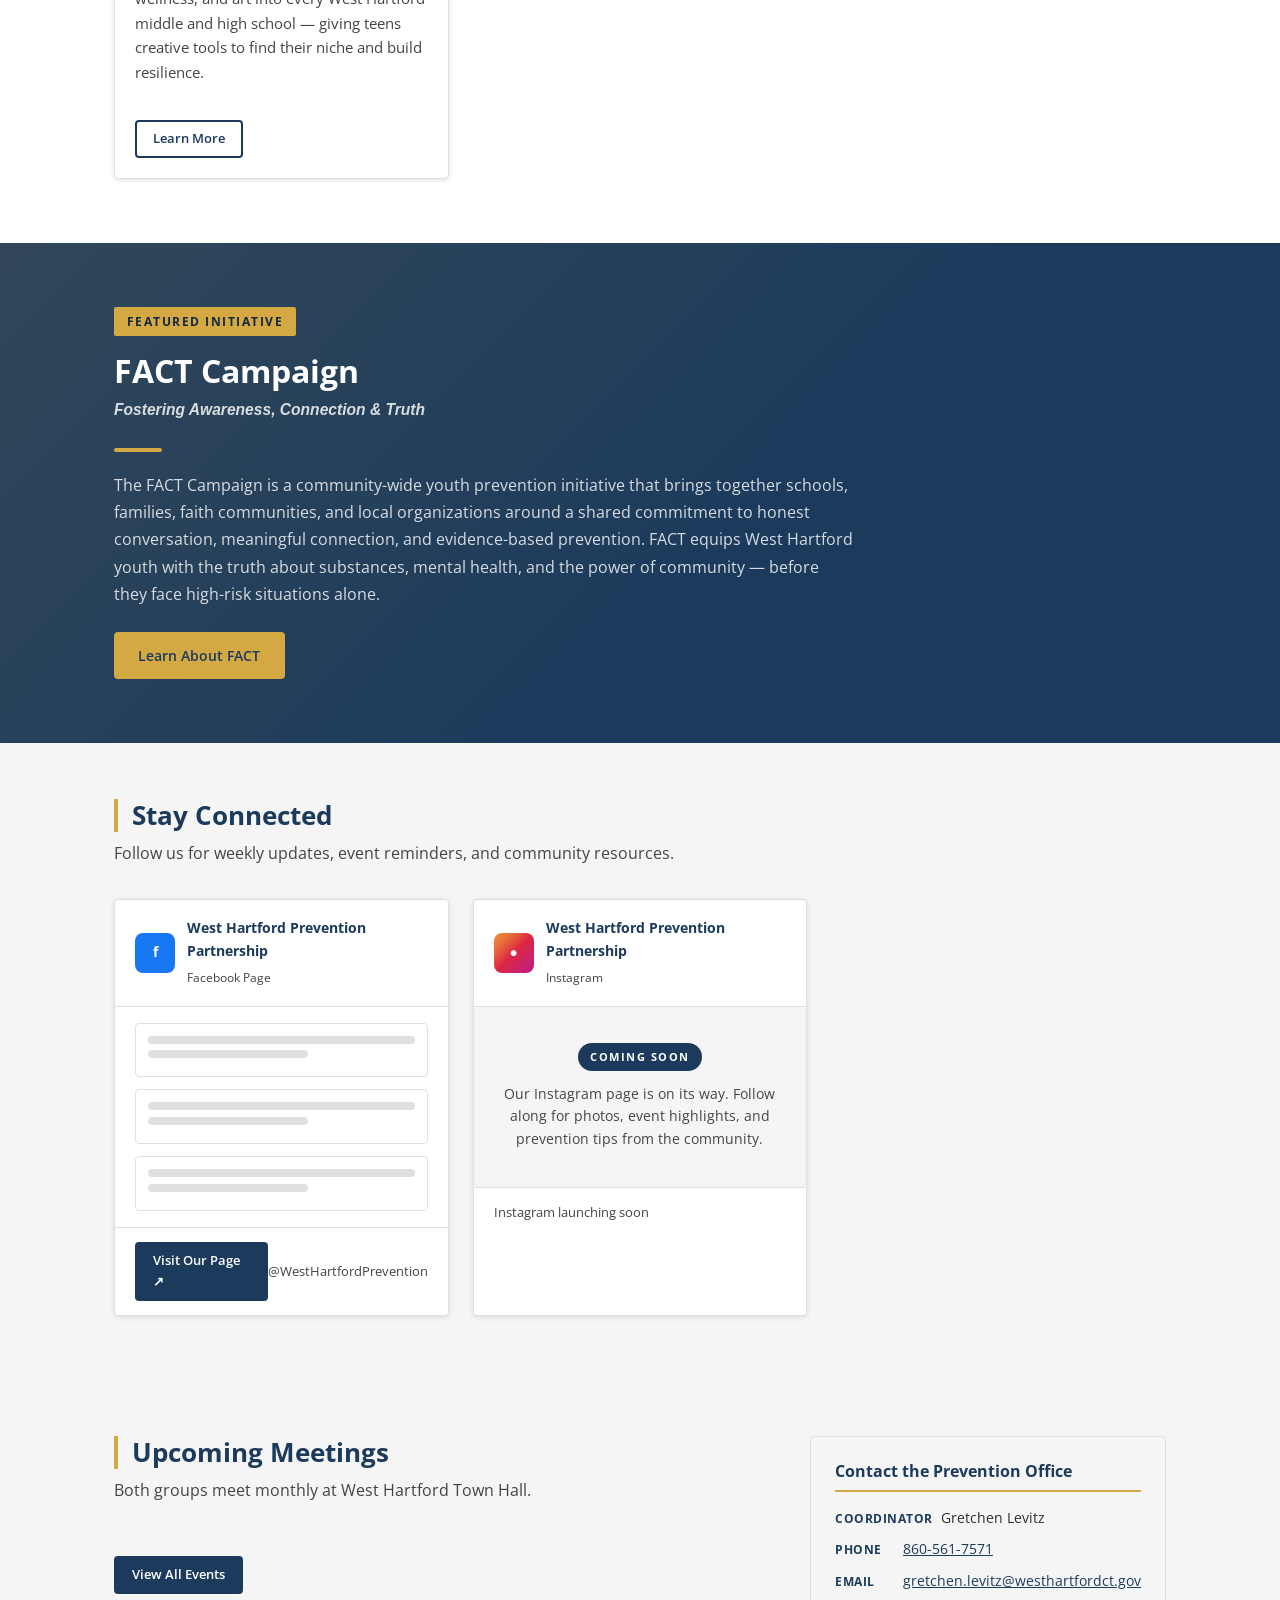
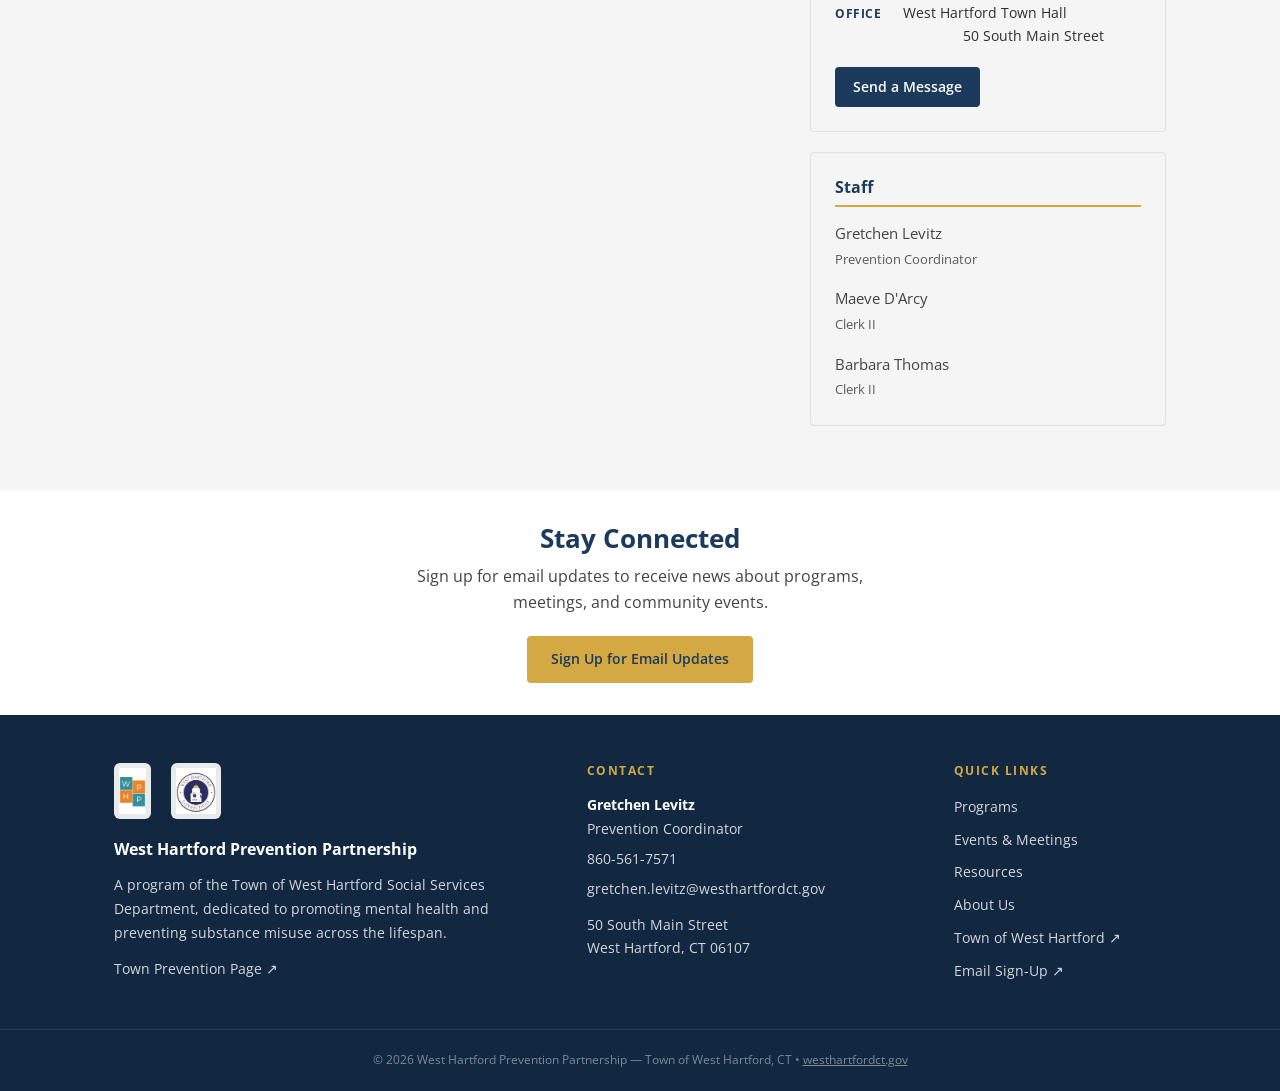
==== commit cc632618: "Fix header logo size and footer logo visibility - Add !important + max-height to .logo-img to overri" ====
--- a/index.html
+++ b/index.html
@@ -46,7 +46,7 @@
   <header class="site-header">
     <div class="header-inner">
       <a href="index.html" class="site-logo">
-        <img src="images/wphp-logo.png" alt="" class="logo-img" aria-hidden="true">
+        <img src="images/wphp-logo.png" alt="" class="logo-img" aria-hidden="true" height="44" width="26">
         <span class="logo-text">
           <span class="logo-main">West Hartford</span>
           <span class="logo-sub">Prevention Partnership</span>
@@ -312,8 +312,8 @@
     <div class="footer-inner">
       <div class="footer-col">
         <div class="footer-logos">
-          <img src="images/wphp-logo.png" alt="West Hartford Prevention Partnership logo" class="footer-logo">
-          <img src="images/wh-seal.png" alt="Town of West Hartford seal" class="footer-logo">
+          <img src="images/wphp-logo.png" alt="West Hartford Prevention Partnership logo" class="footer-logo" height="56" width="33">
+          <img src="images/wh-seal.png" alt="Town of West Hartford seal" class="footer-logo" height="56" width="48">
         </div>
         <h3>West Hartford Prevention Partnership</h3>
         <p>A program of the Town of West Hartford Social Services Department, dedicated to promoting mental health and preventing substance misuse across the lifespan.</p>
--- a/styles.css
+++ b/styles.css
@@ -207,8 +207,9 @@
 }
 
 .logo-img {
-  height: 44px;
-  width: auto;
+  height: 44px !important;
+  max-height: 44px;
+  width: auto !important;
   display: block;
   flex-shrink: 0;
 }
@@ -1099,6 +1100,9 @@
   height: 56px;
   width: auto;
   display: block;
+  background: rgba(255,255,255,0.9);
+  border-radius: 6px;
+  padding: 5px;
 }
 
 .footer-col h3 {
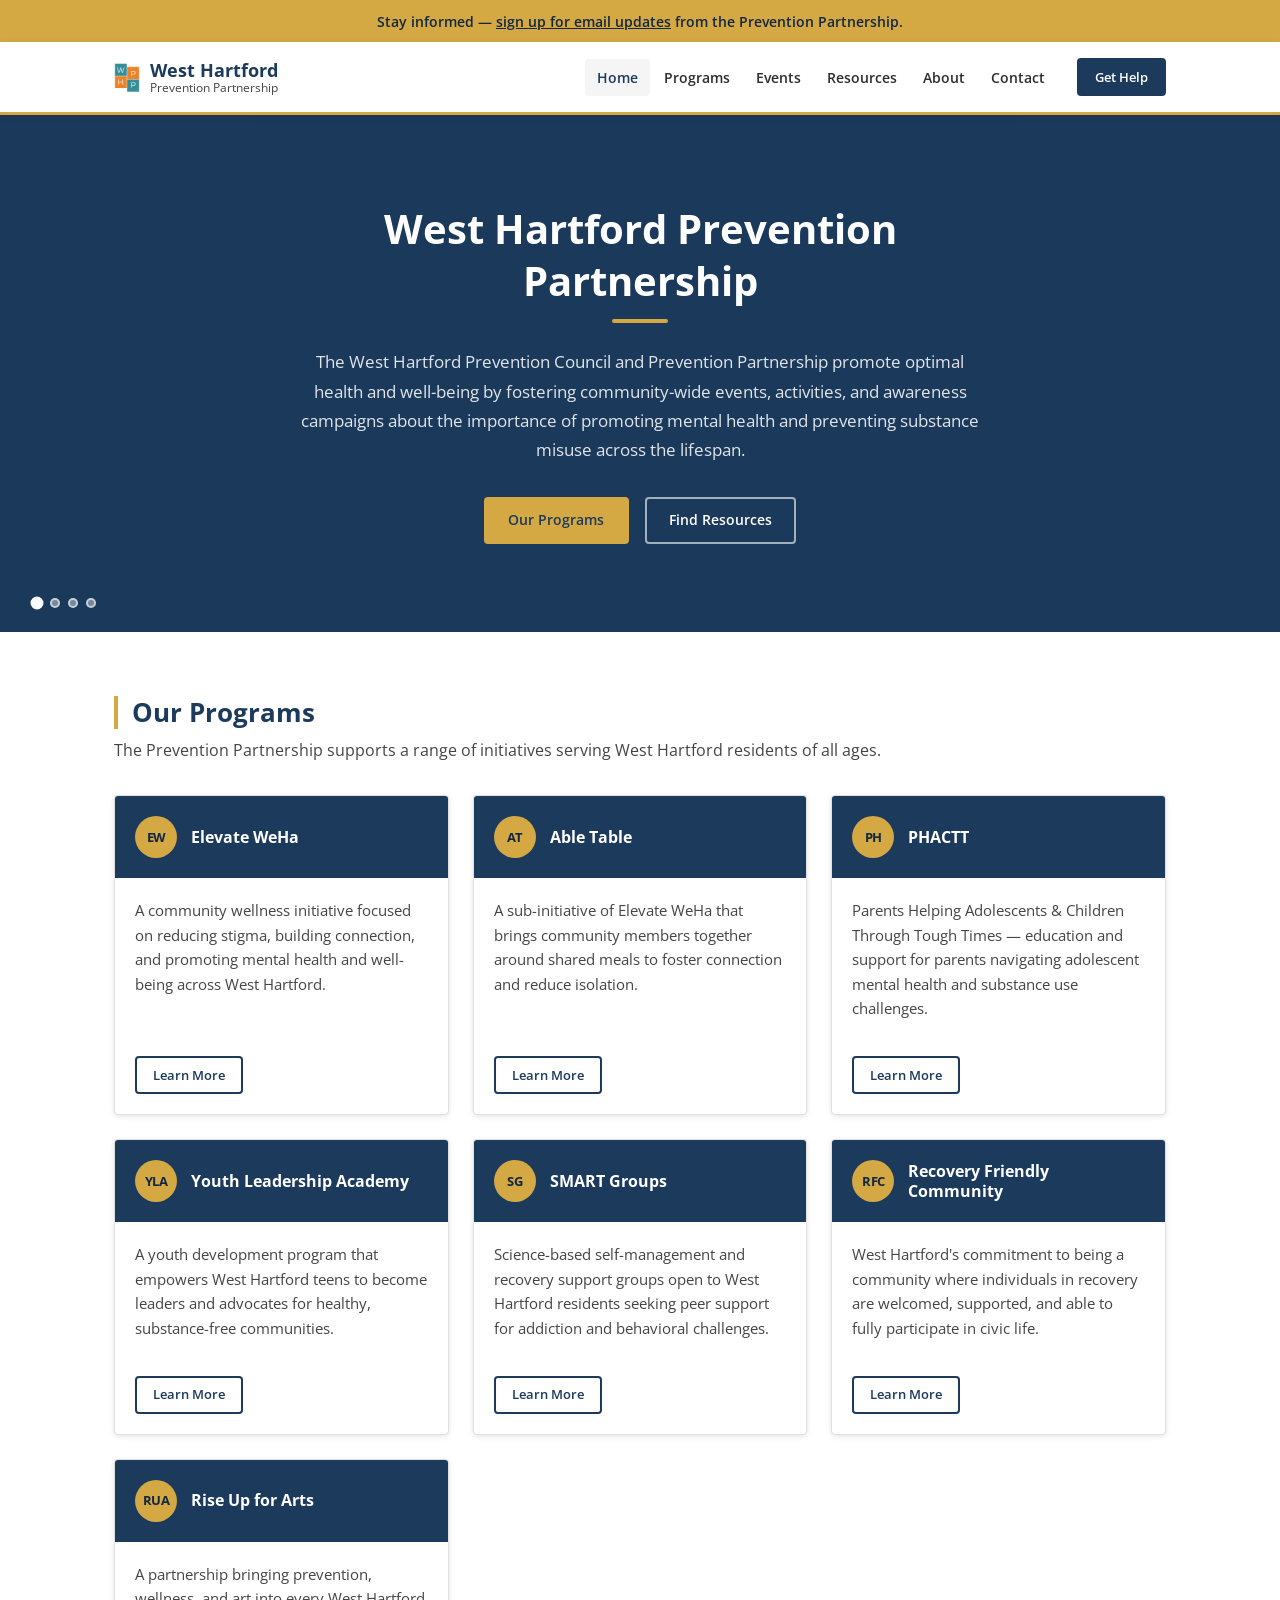
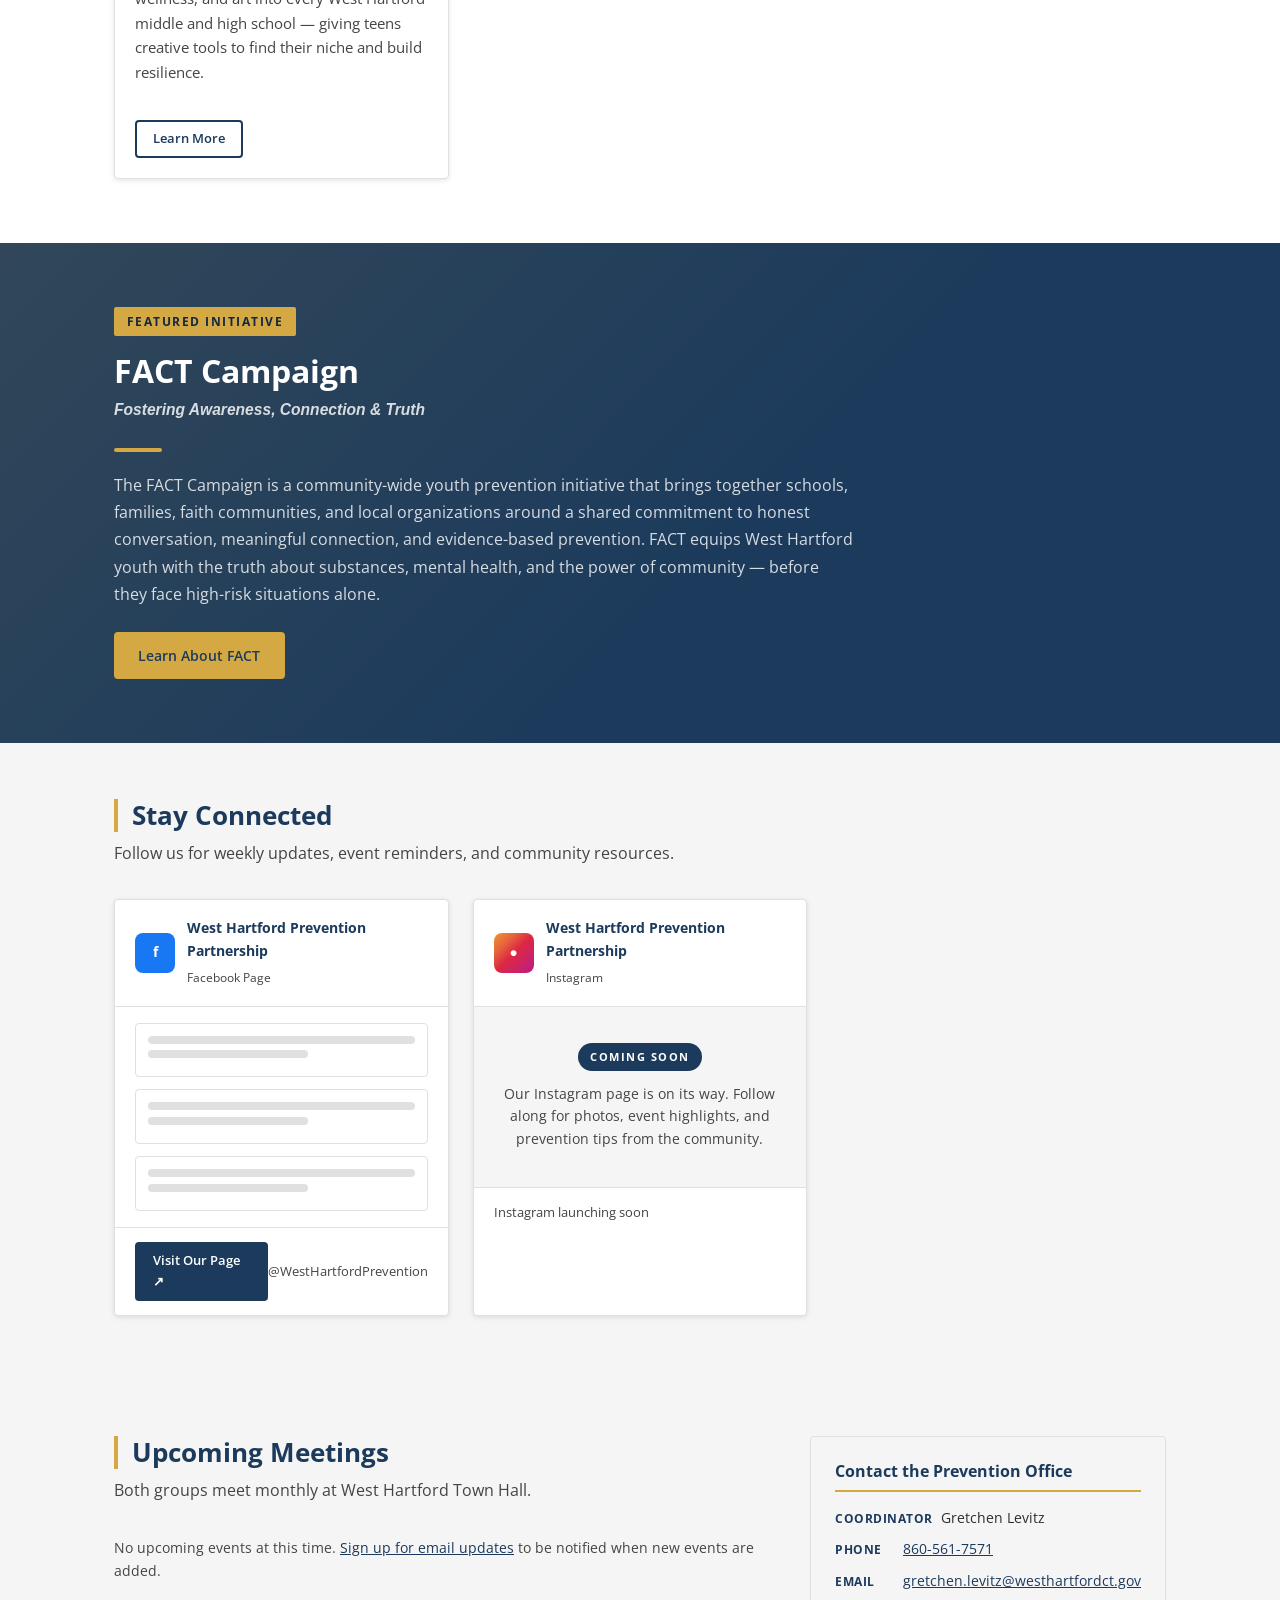
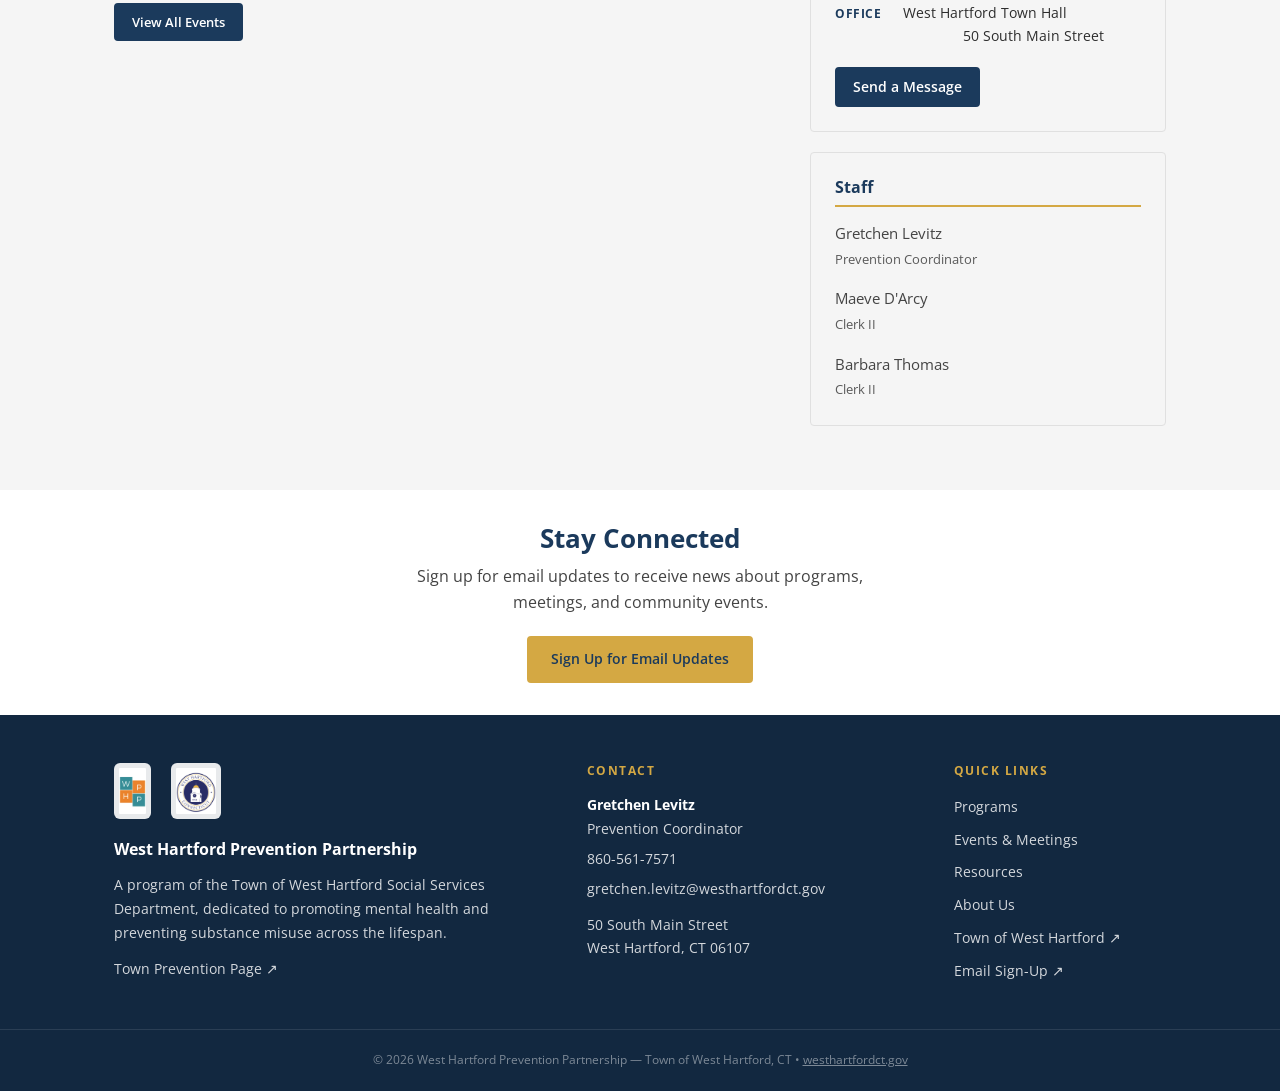
==== commit 01ef2f90: "Make WH town seal logo in footer link to westhartfordct.gov Wraps the Town of West Hartford seal ima" ====
--- a/index.html
+++ b/index.html
@@ -21,15 +21,6 @@
   <link href="https://fonts.googleapis.com/css2?family=Open+Sans:wght@400;600;700&display=swap" rel="stylesheet" />
 
   <link rel="stylesheet" href="styles.css" />
-
-  <!-- Google Analytics GA4 — replace G-XXXXXXXXXX with your Measurement ID -->
-  <script async src="https://www.googletagmanager.com/gtag/js?id=G-XXXXXXXXXX"></script>
-  <script>
-    window.dataLayer = window.dataLayer || [];
-    function gtag(){dataLayer.push(arguments);}
-    gtag('js', new Date());
-    gtag('config', 'G-XXXXXXXXXX');
-  </script>
 </head>
 <body>
   <a href="#main-content" class="skip-link">Skip to main content</a>
@@ -313,7 +304,7 @@
       <div class="footer-col">
         <div class="footer-logos">
           <img src="images/wphp-logo.png" alt="West Hartford Prevention Partnership logo" class="footer-logo" height="56" width="33">
-          <img src="images/wh-seal.png" alt="Town of West Hartford seal" class="footer-logo" height="56" width="48">
+          <a href="https://www.westhartfordct.gov/" target="_blank" rel="noopener" aria-label="Town of West Hartford website"><img src="images/wh-seal.png" alt="Town of West Hartford seal" class="footer-logo" height="56" width="48"></a>
         </div>
         <h3>West Hartford Prevention Partnership</h3>
         <p>A program of the Town of West Hartford Social Services Department, dedicated to promoting mental health and preventing substance misuse across the lifespan.</p>
--- a/styles.css
+++ b/styles.css
@@ -725,6 +725,7 @@
   overflow: hidden;
   margin-bottom: 2rem;
   border: 1px solid var(--gray-mid);
+  scroll-margin-top: 86px; /* sticky header (70px) + 16px breathing room */
 }
 
 .program-entry-header {
@@ -799,6 +800,7 @@
   background: var(--gray-light);
   border-left: 4px solid var(--gold);
   border-radius: 0 var(--radius) var(--radius) 0;
+  scroll-margin-top: 86px;
   padding: 1.25rem 1.5rem;
   margin-top: 1.25rem;
 }
